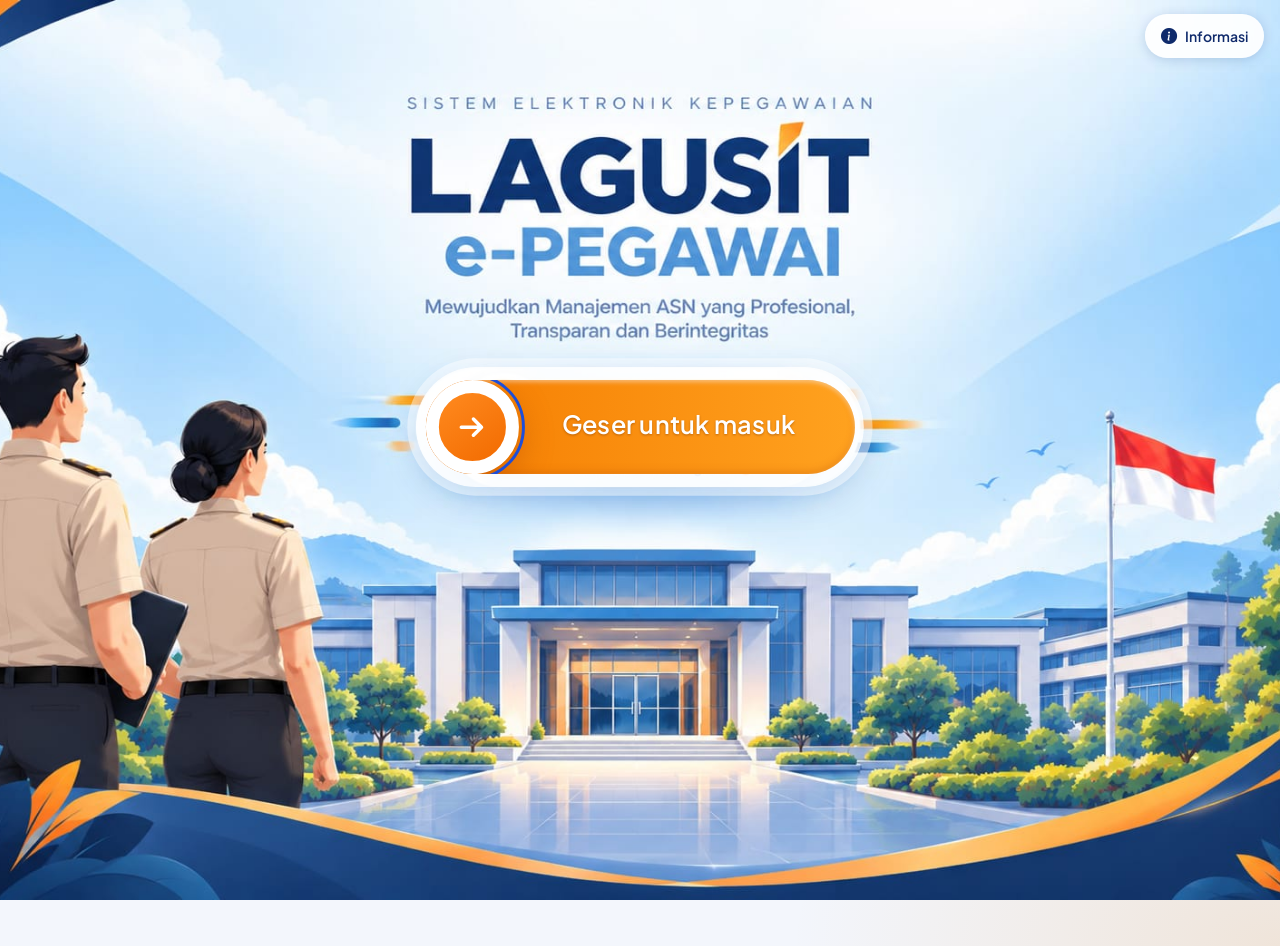
==== index.html @ 9b035282 "Tahap 17 lebih cepat" ====
<!DOCTYPE html>
<html lang="id" data-theme="light" data-bs-theme="light">
<head>
<meta charset="UTF-8">
<meta name="viewport" content="width=device-width, initial-scale=1">
<title>LAGUSIT e-PEGAWAI</title>
<link href="https://cdn.jsdelivr.net/npm/bootstrap@5.3.3/dist/css/bootstrap.min.css" rel="stylesheet">
<link href="https://cdn.jsdelivr.net/npm/bootstrap-icons@1.11.3/font/bootstrap-icons.min.css" rel="stylesheet">
<link rel="preconnect" href="https://script.google.com"><link rel="preconnect" href="https://script.googleusercontent.com" crossorigin><link rel="preconnect" href="https://fonts.googleapis.com"><link rel="preconnect" href="https://fonts.gstatic.com" crossorigin>
<link href="https://fonts.googleapis.com/css2?family=Plus+Jakarta+Sans:wght@400;500;600;700;800&display=swap" rel="stylesheet">
<link rel="stylesheet" href="css/style.css">
<style id="tema"></style>
<link id="favicon" rel="icon" href="data:image/svg+xml,%3Csvg xmlns='http://www.w3.org/2000/svg' viewBox='0 0 24 24'%3E%3Cpath d='M12 2 4 5v6c0 5 3.4 9 8 11 4.6-2 8-6 8-11V5z' fill='%23D97706'/%3E%3C/svg%3E">
<script>
/* Penanda galat: bila ada skrip yang gagal dimuat, pesan tampil di layar agar mudah dilacak. */
(function () {
  var galat = [];
  function tampil() {
    var b = document.getElementById('diag');
    if (!b) { b = document.createElement('div'); b.id = 'diag'; b.setAttribute('role', 'alert'); b.style.cssText = 'position:fixed;left:0;right:0;bottom:0;z-index:5000;background:#7f1d1d;color:#fff;padding:10px 14px;font:13px/1.4 system-ui,sans-serif;max-height:40vh;overflow:auto'; (document.body || document.documentElement).appendChild(b); }
    b.innerHTML = '<b>Aplikasi belum termuat sempurna.</b> Kirim foto layar pesan ini ke pengembang.<br>' + galat.map(function (x) { return '&bull; ' + String(x).replace(/</g, '&lt;'); }).join('<br>');
  }
  window.addEventListener('error', function (e) { galat.push((e.message || 'Galat skrip') + (e.filename ? ' (' + String(e.filename).split('/').pop() + ':' + e.lineno + ')' : '')); tampil(); });
  window.addEventListener('load', function () {
    if (typeof GAS_URL === 'undefined' || /GANTI/.test(GAS_URL)) { galat.push('Alamat server belum diisi: buka js/config.js lalu isi GAS_URL dengan URL /exec dari Apps Script.'); tampil(); }
    var h = ['start', 'navigateTo', 'call', 'muatNotif', 'bangunNav', 'renderLogin'].filter(function (n) { return typeof window[n] !== 'function'; });
    var ada = window.MOD || [], hilang = ['Grafik', 'Loading', 'Inti', 'Apel', 'Master', 'Absen', 'Nilai', 'Kgb', 'Lapor'].filter(function (n) { return ada.indexOf(n) < 0; });
    if (hilang.length) { galat.push('Berkas belum termuat: ' + hilang.map(function (n) { return 'js/' + n.toLowerCase() + '.js'; }).join(', ') + '. Tempel ulang isi berkas tersebut secara utuh lalu simpan.'); tampil(); }
    if (h.length) { galat.push('Fungsi tidak ditemukan: ' + h.join(', ') + '. Periksa folder js/: semua berkas harus ada dan utuh.'); tampil(); }
  });
})();
</script>
</head>
<body class="guest">
<div id="prog" aria-hidden="true"><i></i></div>
<div id="boot" class="boot"><div class="spinner-border" role="status"></div><p>Memuat aplikasi...</p></div>
<aside id="sidebar" class="sidebar" aria-label="Menu utama">
  <div class="brand"><img id="brandLogo" alt="" hidden><span class="mark" id="brandMark">LG</span><div class="brand-t"><strong id="brandName">LAGUSIT e-PEGAWAI</strong><small id="brandSub">Sistem Elektronik Kepegawaian</small></div></div>
  <nav id="nav"></nav>
  <div class="side-foot"><b id="sideIns">Lapas Gunungsitoli</b><span id="sideMotto"></span></div>
  <button class="nav-item logout" onclick="doLogoutUI()"><i class="bi bi-box-arrow-left"></i><span>Keluar</span></button>
</aside>
<div id="scrim" class="scrim" onclick="toggleSidebar()"></div>
<div class="main">
  <header class="topbar">
    <span class="av" id="userAv"><i class="bi bi-person-fill"></i></span>
    <div class="tb-text"><small id="tbKecil">Selamat Datang,</small><h1 id="pageTitle">Dashboard</h1><small id="userRole" class="tb-role"></small></div>
    <span id="userName" hidden></span>
    <div class="m-brand"><span class="lg" id="mLogo">LG</span><span class="mt"><small id="mIns">Lapas Gunungsitoli</small><b id="mName">LAGUSIT e-PEGAWAI</b></span></div>
    <div class="search-wrap"><i class="bi bi-search" aria-hidden="true"></i><input id="gs" class="search" placeholder="Cari menu, fitur, atau pegawai..." aria-label="Cari menu atau pegawai" autocomplete="off" role="combobox" aria-expanded="false" aria-controls="gsr" oninput="cariUI(this.value)" onfocus="cariUI(this.value)" onkeydown="cariKey(event)"><div id="gsr" class="gsr" role="listbox" hidden></div></div>
    <div class="d-flex align-items-center gap-2 tb-act">
      <button class="icon-btn position-relative" onclick="bukaNotif()" aria-label="Pengingat"><i class="bi bi-bell"></i><span id="nb" class="nbadge" hidden></span></button>
      <button class="icon-btn" onclick="toggleTheme()" aria-label="Ganti mode gelap atau terang"><i class="bi bi-moon-stars"></i></button>
    </div>
  </header>
  <main id="app-container" class="content"></main>
</div>
<nav id="bnav" class="bnav" aria-label="Menu bawah"></nav>
<div class="modal fade" id="mdl" tabindex="-1" aria-hidden="true">
  <div class="modal-dialog modal-dialog-centered modal-lg modal-dialog-scrollable modal-fullscreen-sm-down"><div class="modal-content">
    <div class="modal-header"><h2 class="modal-title h5" id="mdlT"></h2><button class="btn-close" data-bs-dismiss="modal" aria-label="Tutup"></button></div>
    <div class="modal-body" id="mdlB"></div>
  </div></div>
</div>
<div id="toasts" class="toast-container position-fixed bottom-0 end-0 p-3"></div>
<script src="https://cdn.jsdelivr.net/npm/bootstrap@5.3.3/dist/js/bootstrap.bundle.min.js"></script>
<script src="js/config.js"></script>
<script src="js/app.js"></script>
<script src="js/grafik.js"></script>
<script src="js/loading.js"></script>
<script src="js/inti.js"></script>
<script src="js/apel.js"></script>
<script src="js/master.js"></script>
<script src="js/absen.js"></script>
<script src="js/nilai.js"></script>
<script src="js/kgb.js"></script>
<script src="js/lapor.js"></script>
</body>
</html>
---- css/style.css ----
/* LAGUSIT e-PEGAWAI · Tahap 16: sidebar navy, banner bergambar, kartu lembut, grafik SVG ringan. Semua warna lewat variabel agar bisa diatur Super Admin. */
:root{--prim-s:#2563EB;--bg:#F3F6FC;--card:#fff;--text:#0B1B3A;--muted:#566784;--line:#E3E9F4;--navy:#0B2A6B;--navy2:#143A8C;--primer:#2563EB;--primer-d:color-mix(in srgb,var(--primer) 80%,#000);--primer-t:color-mix(in srgb,var(--primer) 10%,transparent);--link:var(--primer-d);--gold:#D97706;--goldd:#B45309;--amber:#F59E0B;--amber-l:#FBBF24;--btn:var(--primer);--btn-t:#fff;--btn-h:var(--primer-d);--gold-t:var(--goldd);--ok:#15803D;--bad:#DC2626;--shadow:0 1px 2px rgba(15,35,90,.04),0 10px 26px -14px rgba(15,35,90,.16);--r:12px;--rc:18px;--font:'Plus Jakarta Sans',Inter,system-ui,-apple-system,'Segoe UI',Roboto,'Helvetica Neue',Arial,sans-serif}
[data-theme=dark]{--primer:#5B93FF;--bg:#0A1226;--card:#111C36;--text:#E6ECFA;--muted:#9DB0D0;--line:#22304F;--btn:#5B93FF;--btn-t:#06122E;--btn-h:#86AEFF;--link:#8DB4FF;--primer-t:color-mix(in srgb,#5B93FF 16%,transparent);--gold-t:var(--amber-l);--ok:#86EFAC;--shadow:0 1px 2px rgba(0,0,0,.4),0 12px 30px -16px rgba(0,0,0,.7)}
:root,[data-bs-theme]{--bs-body-bg:var(--card);--bs-body-color:var(--text);--bs-border-color:var(--line);--bs-secondary-color:var(--muted);--bs-body-font-family:var(--font)}
body{font-family:var(--font);background:var(--bg);color:var(--text);font-size:14px;line-height:1.5;margin:0;-webkit-font-smoothing:antialiased;text-rendering:optimizeLegibility}
h1,h2,h3,h4,h5,h6,.h1,.h2,.h3,.h4,.h5,.h6{font-family:var(--font);letter-spacing:-.015em;font-weight:700}
a{color:var(--link)}:focus-visible{outline:2px solid var(--primer);outline-offset:2px}
.boot{position:fixed;inset:0;z-index:3000;background:var(--bg);display:flex;flex-direction:column;align-items:center;justify-content:center;gap:12px}
/* ── Sidebar ── */
.sidebar{position:fixed;inset:0 auto 0 0;width:272px;background:radial-gradient(130% 55% at 0 0,color-mix(in srgb,var(--primer) 42%,transparent),transparent 62%),radial-gradient(90% 38% at 0 100%,color-mix(in srgb,var(--gold) 34%,transparent),transparent 72%),linear-gradient(180deg,var(--navy),color-mix(in srgb,var(--navy) 70%,#000));color:#fff;display:flex;flex-direction:column;padding:22px 14px 16px;z-index:1040;transition:transform .25s;overflow-y:auto;overscroll-behavior:contain}
.brand,.sidebar nav,.logout,.side-foot{flex-shrink:0}.sidebar::-webkit-scrollbar{width:6px}.sidebar::-webkit-scrollbar-thumb{background:rgba(255,255,255,.2);border-radius:3px}
.brand{display:flex;flex-direction:row;align-items:center;gap:12px;padding:0 10px 22px}.brand-t{display:flex;flex-direction:column;min-width:0}.brand strong{font-size:17px;font-weight:800;letter-spacing:-.02em;line-height:1.15;overflow-wrap:anywhere}.brand small{color:rgba(255,255,255,.66);font-size:11.5px;line-height:1.3;margin-top:2px}
.mark{width:42px;height:42px;border-radius:13px;background:linear-gradient(145deg,var(--amber-l),var(--gold));color:#fff;display:grid;place-items:center;font-weight:800;font-size:15px;flex-shrink:0;box-shadow:0 8px 18px -8px rgba(0,0,0,.5)}
.sidebar nav{display:flex;flex-direction:column;gap:5px}
.nav-item{display:flex;align-items:center;gap:13px;width:100%;min-height:46px;padding:0 14px;border:0;border-radius:14px;background:none;color:rgba(255,255,255,.78);font:inherit;font-weight:600;text-align:left;transition:background .15s,color .15s}
.nav-item i{font-size:19px;width:22px;text-align:center;opacity:.92}
.nav-item:hover{background:rgba(255,255,255,.09);color:#fff}
.nav-item.active{background:linear-gradient(135deg,var(--prim-s),color-mix(in srgb,var(--prim-s) 62%,#8DBBFF));color:#fff;box-shadow:0 10px 22px -10px color-mix(in srgb,var(--prim-s) 80%,#000)}
.side-foot{margin:auto 4px 10px;padding:14px;border-radius:16px;background:rgba(255,255,255,.08);border:1px solid rgba(255,255,255,.12);font-size:12px;line-height:1.45;color:rgba(255,255,255,.78)}.side-foot b{display:block;color:#fff;font-size:13px;margin-bottom:2px}
.nav-item.logout{margin-top:0;color:#FFC2C2}.nav-item.logout:hover{background:rgba(255,80,80,.16);color:#fff}
.main{margin-left:272px;min-height:100vh}
/* ── Topbar ── */
.topbar{position:sticky;top:0;z-index:1030;display:flex;align-items:center;gap:14px;padding:16px 28px;background:color-mix(in srgb,var(--bg) 86%,transparent);-webkit-backdrop-filter:blur(10px);backdrop-filter:blur(10px)}
.av{width:54px;height:54px;border-radius:17px;background:linear-gradient(145deg,var(--prim-s),var(--navy));color:#fff;display:grid;place-items:center;overflow:hidden;flex-shrink:0;font-size:22px;box-shadow:var(--shadow)}.av img{width:100%;height:100%;object-fit:cover}
.tb-text{display:flex;flex-direction:column;min-width:0;line-height:1.25}.tb-text small{color:var(--muted);font-size:12.5px;font-weight:500}.tb-text h1{font-size:19px;font-weight:800;margin:0;letter-spacing:-.025em;overflow:hidden;text-overflow:ellipsis;white-space:nowrap}.tb-text .tb-role{font-size:12px}
.m-brand{display:none}
.search-wrap{position:relative;flex:1;max-width:500px;margin-left:auto}.search-wrap>i{position:absolute;left:16px;top:50%;transform:translateY(-50%);color:var(--muted);font-size:16px;pointer-events:none}
.search{width:100%;min-height:48px;border:1px solid var(--line);border-radius:999px;padding:0 18px 0 44px;background:var(--card);color:var(--text);box-shadow:var(--shadow)}.search::placeholder{color:var(--muted)}.search:focus{border-color:var(--primer);outline:0;box-shadow:0 0 0 4px color-mix(in srgb,var(--primer) 18%,transparent)}
.gsr{position:absolute;left:0;right:0;top:calc(100% + 8px);background:var(--card);border:1px solid var(--line);border-radius:16px;box-shadow:0 20px 40px -16px rgba(10,30,80,.35);padding:6px;z-index:1100;max-height:60vh;overflow:auto}
.gsr button{display:flex;align-items:center;gap:12px;width:100%;min-height:46px;padding:0 12px;border:0;border-radius:12px;background:none;color:var(--text);font:inherit;font-weight:600;text-align:left}.gsr button:hover,.gsr button.sel{background:var(--primer-t)}.gsr i{width:22px;text-align:center;color:var(--link);font-size:17px}.gsr small{margin-left:auto;color:var(--muted);font-weight:500}.gsr .kosong{padding:14px;color:var(--muted)}
.icon-btn{width:48px;height:48px;border:1px solid var(--line);border-radius:50%;background:var(--card);color:var(--text);font-size:19px;box-shadow:var(--shadow);display:grid;place-items:center;transition:transform .15s}.icon-btn:hover{transform:translateY(-1px);border-color:var(--primer)}
.content{padding:6px 28px 40px}
.card-x{background:var(--card);border-radius:var(--rc);box-shadow:var(--shadow);padding:20px;border:1px solid var(--line)}
.hero{background:linear-gradient(120deg,var(--navy),color-mix(in srgb,var(--navy) 50%,var(--prim-s)));color:#fff;border-radius:20px;padding:24px;margin-bottom:20px;display:flex;flex-wrap:wrap;gap:12px;align-items:center;justify-content:space-between}
.hero h2{font-size:26px;font-weight:800;letter-spacing:-.025em;margin:0}.hero p{margin:4px 0 0;color:#CBD5E1}
.chip{background:rgba(255,255,255,.16);color:#fff;padding:4px 12px;border-radius:999px;font-weight:600;font-size:13px}
.eyebrow{color:var(--amber-l);font-size:12px;font-weight:700;letter-spacing:.09em;text-transform:uppercase;margin:0 0 6px}
/* ── Kartu angka ── */
.stat{position:relative;overflow:hidden;height:100%;--tc:#2563EB}
.stat-ic{position:absolute;top:16px;right:16px;width:46px;height:46px;border-radius:14px;display:grid;place-items:center;font-size:22px;background:color-mix(in srgb,var(--tc) 13%,transparent);color:var(--tc)}
[data-theme=dark] .stat-ic,[data-theme=dark] .ti{color:color-mix(in srgb,var(--tc) 62%,#fff)}
.t-navy{--tc:#2563EB}.t-amber{--tc:#EA7A0C}.t-red{--tc:#E11D48}.t-blue{--tc:#0891B2}.t-green{--tc:#16A34A}.t-purple{--tc:#7C3AED}
.stat-v{font-size:32px;font-weight:800;line-height:1.15;letter-spacing:-.03em;margin-top:6px;font-variant-numeric:tabular-nums}
.stat .sub{font-size:12.5px;font-weight:600;color:var(--muted)}
.muted{color:var(--muted)}
.todo{display:flex;align-items:center;gap:12px;padding:12px;border-radius:14px;background:var(--bg);margin-bottom:8px}
.todo>i{font-size:19px;color:var(--link);width:38px;height:38px;border-radius:12px;background:var(--primer-t);display:grid;place-items:center;flex-shrink:0}.todo div{flex:1;min-width:0}.todo small{display:block;color:var(--muted)}
.lbl{display:block;font-weight:600;margin-bottom:4px}
.form-control,.form-select{min-height:46px;background:var(--card);color:var(--text);border-radius:12px;border-color:var(--line)}
.form-control:focus,.form-select:focus{border-color:var(--primer);box-shadow:0 0 0 .2rem color-mix(in srgb,var(--primer) 24%,transparent)}
.btn-x,.btn-o{display:inline-flex;align-items:center;justify-content:center;gap:6px;min-height:44px;padding:0 18px;border-radius:12px;font-weight:600;border:1px solid var(--btn);cursor:pointer;transition:transform .12s,background .15s,box-shadow .15s}
.btn-x{background:var(--btn);color:var(--btn-t);box-shadow:0 8px 18px -10px color-mix(in srgb,var(--btn) 85%,#000)}.btn-x:hover{background:var(--btn-h);border-color:var(--btn-h);color:var(--btn-t)}.btn-x:active{transform:scale(.98)}.btn-x:disabled{opacity:.7}
.btn-o{background:none;color:var(--text);border-color:var(--line)}.btn-o:hover{border-color:var(--primer);color:var(--link)}.btn-o.danger{color:#B91C1C}[data-theme=dark] .btn-o.danger{color:#FCA5A5}
.badge-x{display:inline-block;padding:2px 10px;border-radius:999px;font-size:12px;font-weight:600;border:1px solid var(--line)}
.badge-x.ok{background:rgba(22,101,52,.12);color:#166534}.badge-x.wait{background:color-mix(in srgb,var(--gold) 14%,transparent);color:var(--gold-t)}.badge-x.off{background:var(--bg);color:var(--muted)}[data-theme=dark] .badge-x.ok{color:#86EFAC}
.toolbar{display:flex;flex-wrap:wrap;align-items:center;gap:12px;margin-bottom:16px}.toolbar .form-control{max-width:320px}.toolbar .form-select{max-width:180px}
.chk{display:inline-flex;align-items:center;gap:8px;min-height:44px}
.table{--bs-table-color:var(--text);--bs-table-bg:transparent;--bs-table-border-color:var(--line);margin:0}.table thead{--bs-table-bg:color-mix(in srgb,var(--primer) 6%,var(--card))}.table th{font-weight:700;white-space:nowrap;font-size:12px;color:var(--muted);text-transform:uppercase;letter-spacing:.04em}.table thead th:first-child{border-radius:10px 0 0 10px}.table thead th:last-child{border-radius:0 10px 10px 0}
.table-wrap{overflow-x:auto}.nw{white-space:nowrap}
.auth{min-height:100vh;display:grid;place-items:center;padding:16px}.auth-card{width:100%;max-width:430px;border-radius:24px;padding:28px}
.auth-brand{color:var(--link);font-weight:800;letter-spacing:.02em;margin-bottom:8px}
.dl{display:grid;grid-template-columns:160px 1fr;gap:8px 16px;margin:0}.dl dt{color:var(--muted);font-weight:500}.dl dd{margin:0}
.scrim{display:none;position:fixed;inset:0;background:rgba(6,14,40,.55);z-index:1035}
.bnav{display:none}
body.guest .sidebar,body.guest .topbar,body.guest .bnav{display:none}body.guest .main{margin-left:0}
body.guest{background:radial-gradient(900px 500px at 10% -10%,color-mix(in srgb,var(--primer) 16%,transparent),transparent 70%),radial-gradient(700px 420px at 100% 100%,color-mix(in srgb,var(--gold) 14%,transparent),transparent 70%),var(--bg)}
@media(max-width:991.98px){
 .sidebar{transform:translateX(-100%)}.sidebar.open{transform:none;box-shadow:0 0 50px rgba(0,0,0,.5)}.scrim.show{display:block}.main{margin-left:0}
 .topbar{padding:10px 14px;background:var(--card);border-bottom:1px solid var(--line);-webkit-backdrop-filter:none;backdrop-filter:none;gap:10px}
 .topbar .av{order:9;width:40px;height:40px;border-radius:13px;font-size:18px;box-shadow:none}.tb-text{display:none}.search-wrap{display:none}
 .m-brand{display:flex;align-items:center;gap:10px;font-weight:800;line-height:1.15;min-width:0;flex:1}.m-brand .mt{display:flex;flex-direction:column;min-width:0}.m-brand small{color:var(--muted);font-size:11px;font-weight:500}.m-brand b{overflow:hidden;text-overflow:ellipsis;white-space:nowrap;font-size:15px;letter-spacing:-.02em}
 .lg{width:40px;height:40px;border-radius:12px;background:linear-gradient(145deg,var(--amber-l),var(--gold));color:#fff;display:grid;place-items:center;font-weight:800;overflow:hidden;flex-shrink:0}.lg img{width:100%;height:100%;object-fit:contain;background:#fff}
 .icon-btn{width:42px;height:42px;font-size:18px;box-shadow:none;margin-left:0}
 .content{padding:14px 14px 112px}.dl{grid-template-columns:1fr}.hero h2{font-size:20px}
 .bnav{display:flex;position:fixed;left:10px;right:10px;bottom:calc(10px + env(safe-area-inset-bottom));z-index:1030;background:var(--card);border:1px solid var(--line);border-radius:22px;padding:6px;box-shadow:0 14px 34px -12px rgba(10,30,90,.4)}
 .bnav button{flex:1;min-height:54px;border:0;border-radius:16px;background:none;color:var(--muted);display:flex;flex-direction:column;align-items:center;justify-content:center;gap:2px;font:inherit;font-size:10.5px;font-weight:600;transition:background .15s,color .15s}.bnav button i{font-size:21px;line-height:1}.bnav button.active{color:var(--link);background:var(--primer-t)}
}
@media(prefers-reduced-motion:reduce){*{transition:none!important;animation:none!important}}
.nbadge{position:absolute;top:2px;right:0;min-width:19px;height:19px;border-radius:10px;background:var(--bad);color:#fff;font-size:11px;font-weight:700;display:grid;place-items:center;padding:0 5px;border:2px solid var(--card)}
.badge-x.danger{background:rgba(185,28,28,.12);color:#B91C1C}[data-theme=dark] .badge-x.danger{color:#FCA5A5}
.kal{display:grid;grid-template-columns:repeat(7,1fr);gap:4px}.kh{text-align:center;font-weight:600;font-size:12px;color:var(--muted);padding:4px 0}
.kd{min-height:62px;border:1px solid var(--line);border-radius:10px;background:var(--card);color:var(--text);padding:4px 6px;text-align:left;display:flex;flex-direction:column;gap:4px}
.kd:hover{border-color:var(--primer)}.kd.now b{color:var(--link)}.kd.sel{outline:2px solid var(--primer)}.kdots{display:flex;gap:3px;flex-wrap:wrap}.kdot{width:8px;height:8px;border-radius:50%;display:inline-block}
.k-a{background:var(--gold)}.k-p{background:var(--navy)}[data-theme=dark] .k-p{background:#E2E8F0}.k-k{background:#B91C1C}.k-n{background:#1D4ED8}
@media(max-width:575.98px){.kd{min-height:48px;padding:2px 4px}}
@media print{.sidebar,.topbar,.bnav,.scrim,.no-print,.toast-container,#prog{display:none!important}.main{margin:0}.content{padding:0}body{background:#fff;color:#000}.card-x{box-shadow:none;border:0}}
.fgrid{display:grid;grid-template-columns:repeat(auto-fill,minmax(130px,1fr));gap:10px}.ft img{width:100%;height:100px;object-fit:cover;border-radius:8px;background:var(--bg);cursor:pointer;display:block}.ft small{display:block;line-height:1.3}
.mx{display:grid;grid-template-columns:120px repeat(7,1fr);gap:4px;align-items:center;min-width:560px}.mx .c{text-align:center;font-size:12px;border-radius:6px;padding:4px 2px;background:var(--bg)}.mx .ok{background:rgba(22,101,52,.14);color:#166534}.mx .wt{background:rgba(217,119,6,.2);color:var(--gold-t)}
.bar{height:8px;border-radius:4px;background:var(--line);overflow:hidden}.bar>i{display:block;height:100%;background:var(--gold)}
.sk{height:90px;border-radius:12px;background:linear-gradient(90deg,var(--line) 25%,var(--bg) 50%,var(--line) 75%);background-size:200% 100%;animation:skm 1.2s infinite}@keyframes skm{to{background-position:-200% 0}}
.print-only{display:none}.kop{text-align:center;border-bottom:3px double #000;padding-bottom:8px;margin-bottom:12px}
@media print{.print-only{display:block}.table{font-size:11px}}
@media(max-width:575.98px){.toolbar>*{flex:1 1 100%}.toolbar .form-control,.toolbar .form-select{max-width:100%}.hero{padding:16px}.card-x{padding:14px}.stat-v{font-size:28px}}

/* Daftar kehadiran apel: kartu per pegawai dengan tombol status besar (nyaman di HP) */
.ug{margin-bottom:14px}.uh{display:flex;align-items:center;gap:10px;padding:8px 2px;position:sticky;top:60px;background:var(--card);z-index:5;border-bottom:1px solid var(--line)}.uh b{flex:1}
.btn-o.sm{min-height:36px;padding:0 12px;font-size:13px}
.rr{display:grid;grid-template-columns:minmax(0,1fr) auto;gap:8px 12px;align-items:center;padding:10px 4px;border-bottom:1px solid var(--line)}
.rn{display:grid;min-width:0}.rn b{overflow:hidden;text-overflow:ellipsis}.rn small{color:var(--muted)}
.chs{display:flex;gap:6px;flex-wrap:wrap;justify-content:flex-end}
.ch{min-height:40px;min-width:48px;padding:0 10px;border:1px solid var(--line);border-radius:10px;background:var(--card);color:var(--text);font:inherit;font-size:13px;font-weight:500;cursor:pointer;touch-action:manipulation}
.ch.on.c-h{background:#166534;color:#fff;border-color:#166534}.ch.on.c-t{background:#B45309;color:#fff;border-color:#B45309}.ch.on.c-i,.ch.on.c-s{background:#1D4ED8;color:#fff;border-color:#1D4ED8}.ch.on.c-d{background:#6D28D9;color:#fff;border-color:#6D28D9}.ch.on.c-x{background:#B91C1C;color:#fff;border-color:#B91C1C}
.ch:disabled{opacity:.75;cursor:default}
.ket{grid-column:1/-1;min-height:40px}
.rsum{display:flex;flex-wrap:wrap;gap:6px}.rsum span{padding:2px 10px;border-radius:999px;font-size:12px;font-weight:600;background:var(--bg);border:1px solid var(--line)}
.aksi-bar{display:flex;flex-wrap:wrap;gap:8px;justify-content:flex-end;position:sticky;bottom:0;background:var(--card);padding:10px 0;margin-top:12px;border-top:1px solid var(--line);z-index:6}
button,a,.ch{-webkit-tap-highlight-color:transparent}
html{-webkit-text-size-adjust:100%}
@media(max-width:991.98px){.aksi-bar{bottom:calc(64px + env(safe-area-inset-bottom))}.uh{top:52px}}
/* Penyempurnaan tampilan HP */
@media(max-width:575.98px){
 .content{padding:12px 12px 96px}.card-x{padding:14px;border-radius:14px}.hero{padding:14px}.hero h2{font-size:18px}
 .stat-v{font-size:26px;line-height:32px}.stat-ic{width:36px;height:36px;font-size:18px;top:12px;right:12px}
 .form-control,.form-select{font-size:16px;min-height:46px}.btn-x,.btn-o{min-height:46px}.modal-body{padding:14px}
 .rr{grid-template-columns:1fr}.chs{display:grid;grid-template-columns:repeat(3,1fr);justify-content:stretch}.ch{min-height:46px}
 .aksi-bar .btn-x,.aksi-bar .btn-o{flex:1 1 100%}.todo{flex-wrap:wrap}.todo>button{flex:1 1 100%}
 .bnav button{font-size:10.5px}.bnav button i{font-size:22px}.sub{font-size:1.1em}
 table.tc{display:block}table.tc thead{display:none}table.tc tbody{display:grid;gap:10px}
 table.tc tr{display:block;border:1px solid var(--line);border-radius:12px;padding:6px 12px;background:var(--card)}
 table.tc td{display:flex;justify-content:space-between;align-items:center;gap:12px;padding:7px 0;border:0;text-align:right;white-space:normal}
 table.tc td::before{content:attr(data-l);flex:0 0 38%;text-align:left;font-weight:600;color:var(--muted);font-size:12px}
 table.tc td[data-l=""]::before,table.tc td:not([data-l])::before{content:none}
 table.tc td[data-l=""],table.tc td:not([data-l]){justify-content:flex-end;flex-wrap:wrap}
}

/* ── Merek, logo, tampilan yang dapat diatur ── */
.brand{flex-direction:row;align-items:center;gap:10px}.brand-t{display:flex;flex-direction:column;min-width:0}.brand strong{overflow-wrap:anywhere;line-height:1.2}
.brand img{width:40px;height:40px;border-radius:8px;object-fit:contain;background:#fff;flex-shrink:0}
.auth-logo{width:56px;height:56px;border-radius:12px;object-fit:contain;display:block;margin:0 0 8px;background:#fff}
@media(max-width:991.98px){#mName{font-size:14px}}
/* ── Master Data: tab pengaturan ── */
.mtabs{display:flex;gap:6px;overflow-x:auto;padding:2px 2px 10px;margin-bottom:6px;scrollbar-width:thin;-webkit-overflow-scrolling:touch}
.mtab{flex:0 0 auto;display:inline-flex;align-items:center;gap:8px;min-height:44px;padding:0 14px;border:1px solid var(--line);border-radius:999px;background:var(--card);color:var(--text);font:inherit;font-weight:500;cursor:pointer}
.mtab:hover{border-color:var(--gold)}.mtab.on{background:var(--navy);color:#fff;border-color:var(--navy)}[data-theme=dark] .mtab.on{background:var(--amber);color:#0F172A;border-color:var(--amber)}
.mtab .cnt{min-width:20px;height:20px;border-radius:10px;background:var(--gold);color:#fff;font-size:11px;font-weight:600;display:grid;place-items:center;padding:0 5px}
.sec{margin-bottom:16px}.sec>h3{margin-bottom:4px}.sec .hint{color:var(--muted);font-size:13px;margin-bottom:12px}
.rowb{display:flex;flex-wrap:wrap;align-items:center;gap:8px}.rowb>.grow{flex:1 1 220px;min-width:0}
/* ── Pasfoto, kelengkapan profil ── */
.prof-head{display:flex;gap:20px;flex-wrap:wrap;align-items:flex-start}.prof-head>.pd{flex:1 1 280px;min-width:0}
.pasfoto{width:120px;aspect-ratio:3/4;border-radius:12px;background:var(--bg);border:1px solid var(--line);display:grid;place-items:center;color:var(--muted);font-size:44px;overflow:hidden;flex-shrink:0}
.pasfoto img{width:100%;height:100%;object-fit:cover;display:block}
.kelengkapan{margin:10px 0}.kelengkapan .bar{height:10px}
.cek{display:flex;flex-wrap:wrap;gap:6px;margin-top:8px}.cek span{font-size:12px;padding:2px 10px;border-radius:999px;border:1px solid var(--line)}.cek .y{color:#166534;background:rgba(22,101,52,.1)}[data-theme=dark] .cek .y{color:#86EFAC}.cek .n{color:var(--muted)}
/* ── Pengaturan tampilan ── */
.tema-grid{display:grid;grid-template-columns:repeat(auto-fit,minmax(220px,1fr));gap:14px}
.color-in{display:flex;gap:8px;align-items:center}.color-in input[type=color]{width:52px;min-height:44px;height:44px;padding:2px;border:1px solid var(--line);border-radius:8px;background:var(--card);cursor:pointer;flex-shrink:0}
.prev{border:1px solid var(--line);border-radius:12px;overflow:hidden}.pv-top{display:flex;align-items:center;gap:10px;padding:12px 14px;color:#fff}.pv-top img{width:40px;height:40px;border-radius:8px;object-fit:contain;background:#fff}.pv-top b{display:block;line-height:1.2}.pv-top small{opacity:.8}
.pv-body{padding:14px}.pv-btn{display:inline-block;padding:8px 14px;border-radius:8px;color:#fff;font-weight:500}
.logo-box{width:96px;height:96px;border:1px dashed var(--line);border-radius:12px;display:grid;place-items:center;background:#fff;overflow:hidden;flex-shrink:0}.logo-box img{max-width:100%;max-height:100%;object-fit:contain}
/* ── Keterangan kehadiran apel ── */
.ketbar{grid-column:1/-1;display:grid;grid-template-columns:minmax(0,1fr) minmax(0,1.3fr);gap:8px}
.ketbar select,.ketbar input{min-height:40px}
.sbadge{display:inline-flex;align-self:flex-start;width:fit-content;align-items:center;gap:4px;font-size:11px;font-weight:600;padding:1px 8px;border-radius:999px;background:color-mix(in srgb,var(--gold) 16%,transparent);color:var(--gold-t);margin-left:6px;vertical-align:middle}
.rr.terkunci{background:color-mix(in srgb,var(--gold) 6%,transparent)}
@media(max-width:575.98px){.ketbar{grid-template-columns:1fr}.pasfoto{width:96px;font-size:36px}}
@media print{.mtabs,.no-print{display:none!important}.pasfoto{border:1px solid #999}}

/* ── Gerbang depan: gambar penuh + tombol geser ── */
#gerbang{--r:1.598;--vh:100vh;--W:max(100vw,calc(var(--vh) * var(--r)));--H:max(var(--vh),calc(100vw / var(--r)));position:fixed;inset:0;z-index:1040;background:#cfe6fb;overflow:hidden;transition:opacity .45s ease,transform .45s ease}
@supports (height:100dvh){#gerbang{--vh:100dvh}}
@media (max-aspect-ratio:1/1){#gerbang{--r:.5628}}
#gerbang.keluar{opacity:0;transform:scale(1.04);pointer-events:none}
#gerbang .stage{position:absolute;left:50%;top:50%;width:var(--W);height:var(--H);transform:translate(-50%,-50%);font-size:calc(var(--W) / 100)}
#gerbang .stage img{width:100%;height:100%;display:block;user-select:none;-webkit-user-drag:none}
.swipe{position:absolute;left:34.4%;top:40.8%;width:31.2%;height:13.3%;border-radius:999px;background:rgba(255,255,255,.88);box-shadow:0 0 0 .6em rgba(255,255,255,.45),0 .8em 2.4em rgba(30,64,140,.18)}
@media (max-aspect-ratio:1/1){.swipe{left:13%;width:74%;height:max(8.2%,68px);top:calc(45% - max(4.1%,34px))}#gerbang .stage{font-size:calc(var(--W) / 52)}}
.trk{--pad:0px;position:absolute;inset:11% 2.2%;border-radius:999px;background:linear-gradient(90deg,#F57C00,#FFA21F);overflow:hidden;box-shadow:inset 0 -.2em .5em rgba(180,70,0,.25),inset 0 .15em .3em rgba(255,255,255,.45)}
.trk .fill{position:absolute;left:0;top:0;bottom:0;width:0;background:linear-gradient(90deg,#EA6A00,#F58A12);border-radius:999px;transition:width .25s}
.trk .lbl{position:absolute;inset:0;display:grid;place-items:center;padding-left:18%;color:transparent;font-weight:600;font-size:max(15px,1.75em);letter-spacing:.01em;white-space:nowrap;pointer-events:none;background:linear-gradient(100deg,#fff 42%,#FFE3B0 50%,#fff 58%) 0 0/250% 100% repeat-x;-webkit-background-clip:text;background-clip:text;filter:drop-shadow(0 1px 1px rgba(120,50,0,.45));animation:kilau 2.6s linear infinite}
.trk .hdl{position:absolute;left:0;top:0;bottom:0;aspect-ratio:1;border-radius:50%;border:max(3px,.35em) solid #fff;background:linear-gradient(145deg,#FF8A1F,#F26B00);color:#fff;display:grid;place-items:center;font-size:max(20px,2.6em);padding:0;cursor:grab;touch-action:none;box-shadow:0 .3em .9em rgba(160,60,0,.4);transition:transform .25s}
.trk .hdl:focus-visible{outline:3px solid #1D4ED8;outline-offset:3px}
.trk.drag .hdl,.trk.drag .fill{transition:none;cursor:grabbing}
.trk .hdl svg{width:48%;height:48%;animation:dorong 1.8s ease-in-out infinite}
@keyframes dorong{0%,55%,100%{transform:translateX(0)}75%{transform:translateX(18%)}}
@keyframes kilau{from{background-position:150% 0}to{background-position:-100% 0}}
.g-info{position:fixed;top:max(14px,env(safe-area-inset-top));right:max(16px,env(safe-area-inset-right));z-index:2;display:inline-flex;align-items:center;gap:8px;min-height:44px;padding:0 16px;border:0;border-radius:999px;background:rgba(255,255,255,.92);color:#0F2A6B;font:inherit;font-weight:600;box-shadow:0 2px 12px rgba(30,64,140,.2);cursor:pointer;backdrop-filter:blur(6px)}
.g-info i{color:#0F2A6B;font-size:1.15em}.g-info:hover{background:#fff}.g-info:focus-visible{outline:3px solid #1D4ED8;outline-offset:2px}
.info-isi{max-height:70vh;overflow:auto;line-height:1.6}.info-h{font-size:1rem;font-weight:700;margin:1.1rem 0 .35rem;color:var(--navy)}.info-h:first-child{margin-top:0}.info-isi p{margin:0 0 .6rem}.info-ul{padding-left:1.2rem;margin:0 0 .6rem}.info-ul li{margin-bottom:.25rem}
@media (prefers-reduced-motion:reduce){#gerbang,.trk .hdl,.trk .fill{transition:none}.trk .lbl,.trk .hdl svg{animation:none}}

/* ═══ Tahap 16 · penyesuaian komponen lama ke gaya baru ═══ */
.mtab{border-radius:999px;font-weight:600}.mtab:hover{border-color:var(--primer)}.mtab.on,[data-theme=dark] .mtab.on{background:var(--btn);color:var(--btn-t);border-color:var(--btn)}.mtab .cnt{background:var(--bad)}
.bar{height:9px;border-radius:5px}.bar>i{background:linear-gradient(90deg,var(--primer),color-mix(in srgb,var(--primer) 55%,#7DD3FC));border-radius:5px}
.ch.on.c-i,.ch.on.c-s{background:#1D4ED8}
.pv-btn{border-radius:10px}
.info-h{color:var(--text)}
@media(max-width:991.98px){.aksi-bar{bottom:calc(84px + env(safe-area-inset-bottom))}.uh{top:61px}}
/* skeleton */
.sk{border-radius:18px;background:linear-gradient(90deg,color-mix(in srgb,var(--line) 70%,var(--card)) 25%,color-mix(in srgb,var(--line) 30%,var(--card)) 50%,color-mix(in srgb,var(--line) 70%,var(--card)) 75%);background-size:200% 100%;animation:skm 1.3s infinite linear}
/* bilah kemajuan dan transisi halaman */
#prog{position:fixed;left:0;top:0;height:3px;width:100%;z-index:3100;pointer-events:none;opacity:0;transition:opacity .3s}
#prog i{display:block;height:100%;width:0;background:linear-gradient(90deg,var(--prim-s),var(--amber));border-radius:0 3px 3px 0;box-shadow:0 0 10px color-mix(in srgb,var(--prim-s) 70%,transparent);transition:width .35s ease-out}
#prog.on{opacity:1}
.pg-in{animation:pgin .2s cubic-bezier(.2,.7,.2,1) both}
@keyframes pgin{from{opacity:0;transform:translateY(10px)}to{opacity:1;transform:none}}
html.lite .pg-in{animation:pgfade .18s both}@keyframes pgfade{from{opacity:0}to{opacity:1}}

/* ═══ Dashboard ═══ */
.dash{display:grid;grid-template-columns:minmax(0,1fr) 340px;gap:20px;align-items:start}
.dash>.col{display:grid;gap:20px;min-width:0}
.dash h3.jd{font-size:16px;font-weight:800;margin:0;letter-spacing:-.02em}
.sec-h{display:flex;align-items:center;gap:10px;margin-bottom:12px}.sec-h h3{flex:1}.sec-h a,.sec-h button.lnk{font-size:12.5px;font-weight:700;color:var(--link);text-decoration:none;border:0;background:none;padding:4px 0}
@media(max-width:1199.98px){
 .dash{display:flex;flex-direction:column;gap:16px;align-items:stretch}.dash>.col{display:contents}
 .o1{order:1}.o2{order:2}.o3{order:3}.o4{order:4}.o5{order:5}.o6{order:6}.o7{order:7}.o8{order:8}.o9{order:9}.o10{order:10}.o11{order:11}.o12{order:12}
}
.dash .grid2{display:grid;grid-template-columns:repeat(2,minmax(0,1fr));gap:20px}
.dash .grid4{display:grid;grid-template-columns:repeat(4,minmax(0,1fr));gap:14px}
@media(max-width:1399.98px){.dash .grid4{grid-template-columns:repeat(2,minmax(0,1fr))}}
@media(max-width:767.98px){.dash .grid2{grid-template-columns:1fr;gap:16px}.dash .grid4{gap:12px}}
@media(min-width:1200px) and (max-width:1599.98px){.dash .grid2{grid-template-columns:1fr}}
/* banner */
.hero2{position:relative;overflow:hidden;border-radius:24px;min-height:236px;color:#fff;background:linear-gradient(112deg,var(--navy) 0%,color-mix(in srgb,var(--navy) 58%,var(--prim-s)) 58%,var(--prim-s) 100%);box-shadow:var(--shadow);isolation:isolate}
.hero2 .himg{position:absolute;right:0;top:0;bottom:0;width:60%;opacity:0;transition:opacity .6s;z-index:-1}.hero2 .himg.ok{opacity:1}
.hero2 .himg img{width:100%;height:100%;object-fit:cover;object-position:left center;display:block;-webkit-mask-image:linear-gradient(90deg,transparent 0,#000 42%);mask-image:linear-gradient(90deg,transparent 0,#000 42%)}
.hero2::after{content:"";position:absolute;right:-30px;bottom:-14px;width:52%;height:34px;background:linear-gradient(90deg,transparent,var(--gold) 55%,var(--amber-l));border-radius:30px;transform:rotate(-5deg);opacity:.95;pointer-events:none}
.hbody{position:relative;padding:30px 34px 34px;max-width:58%}
.hero2 .eyebrow{margin-bottom:4px}
.hero2 h2{font-size:clamp(26px,3vw,38px);font-weight:800;letter-spacing:-.035em;line-height:1.08;margin:0 0 8px}
.hero2 .tag{font-size:clamp(15px,1.5vw,19px);font-weight:600;margin:0 0 12px;color:#fff}
.poin{display:flex;flex-wrap:wrap;gap:6px 16px;list-style:none;padding:0;margin:0 0 20px;font-size:13px;font-weight:600;color:#DCE7FF}.poin li::before{content:"";display:inline-block;width:5px;height:5px;border-radius:50%;background:var(--amber-l);margin-right:8px;vertical-align:middle}
.btn-hero{display:inline-flex;align-items:center;gap:10px;min-height:46px;padding:0 20px;border-radius:999px;background:rgba(255,255,255,.14);color:#fff;font:inherit;font-weight:700;border:1px solid rgba(255,255,255,.32);transition:background .15s,transform .15s}.btn-hero:hover{background:rgba(255,255,255,.26);transform:translateX(2px)}
.greet{display:none}
@media(max-width:991.98px){
 .greet{display:flex;align-items:center;gap:12px;padding:14px;border-radius:20px;background:var(--card);border:1px solid var(--line);box-shadow:var(--shadow)}
 .greet .av{width:52px;height:52px;order:0;border-radius:16px}.greet small{color:var(--muted);display:block;font-size:12px}.greet b{font-size:16px;font-weight:800;letter-spacing:-.02em;display:block;line-height:1.2}.greet .st{margin-left:auto}
}
@media(max-width:767.98px){
 .hero2{min-height:0;display:flex;flex-direction:column;border-radius:22px}.hbody{max-width:none;padding:22px 20px 14px}.hero2 h2{font-size:26px}
 .hero2 .himg{position:relative;width:100%;height:132px;order:2;z-index:0;margin-top:-6px}.hero2 .himg img{-webkit-mask-image:linear-gradient(180deg,transparent 0,#000 45%);mask-image:linear-gradient(180deg,transparent 0,#000 45%);object-position:center 70%}
 .hero2::after{width:70%;bottom:6px;height:22px}.poin{margin-bottom:16px}
}
/* menu cepat */
.tiles{display:grid;grid-template-columns:repeat(auto-fill,minmax(112px,1fr));gap:12px}
.tile{--tc:#2563EB;position:relative;display:flex;flex-direction:column;align-items:center;gap:10px;padding:16px 8px 13px;border:1px solid var(--line);border-radius:20px;background:var(--card);box-shadow:var(--shadow);color:var(--text);font:inherit;font-weight:700;font-size:12.5px;line-height:1.25;text-align:center;cursor:pointer;transition:transform .18s,box-shadow .18s,border-color .18s}
.tile:hover{transform:translateY(-3px);border-color:color-mix(in srgb,var(--tc) 40%,var(--line));box-shadow:0 16px 30px -16px color-mix(in srgb,var(--tc) 55%,transparent)}
.tile .ti{width:54px;height:54px;border-radius:17px;display:grid;place-items:center;font-size:25px;background:color-mix(in srgb,var(--tc) 13%,transparent);color:var(--tc)}
.tile .tb{position:absolute;top:8px;right:8px;min-width:21px;height:21px;border-radius:11px;background:var(--bad);color:#fff;font-size:11px;font-weight:700;display:grid;place-items:center;padding:0 5px}
.tn0{--tc:#2563EB}.tn1{--tc:#16A34A}.tn2{--tc:#7C3AED}.tn3{--tc:#EA7A0C}.tn4{--tc:#0891B2}.tn5{--tc:#E11D48}
@media(max-width:767.98px){.tiles{grid-template-columns:repeat(4,minmax(0,1fr));gap:8px}.tile{padding:12px 4px 10px;border-radius:18px;font-size:11px;gap:7px}.tile .ti{width:46px;height:46px;font-size:22px;border-radius:15px}.tiles .tile:nth-child(n+9){display:none}}
@media(max-width:359.98px){.tiles{grid-template-columns:repeat(3,minmax(0,1fr))}.tiles .tile:nth-child(n+7){display:none}}
/* kartu angka dan cincin */
.stat.ring-s{padding-right:84px}.stat .ring{position:absolute;top:14px;right:14px;width:62px;height:62px}
.ring circle{fill:none;stroke-width:5}.ring .rb{stroke:color-mix(in srgb,var(--tc) 16%,transparent)}.ring .rf{stroke:var(--tc);stroke-linecap:round;stroke-dasharray:var(--d) 100;animation:rgrow 1s ease-out both}@keyframes rgrow{from{stroke-dasharray:0 100}}.ring text{fill:var(--text);font-size:12px;font-weight:800;font-family:var(--font)}
@media(max-width:575.98px){.stat-v{font-size:26px}.stat.ring-s{padding-right:70px}.stat .ring{width:52px;height:52px;top:12px;right:10px}}
/* jam */
.jam{position:relative;overflow:hidden;border-radius:22px;padding:20px 22px;background:linear-gradient(155deg,color-mix(in srgb,var(--primer) 11%,var(--card)),var(--card) 70%);border:1px solid var(--line);box-shadow:var(--shadow)}
.jam::after{content:"";position:absolute;right:-30px;top:-30px;width:130px;height:130px;border-radius:50%;background:radial-gradient(circle,color-mix(in srgb,var(--gold) 26%,transparent),transparent 70%);pointer-events:none}
.jam .tgl{font-weight:700;color:var(--muted)}.jam .wkt{font-size:46px;font-weight:800;letter-spacing:-.04em;line-height:1.1;font-variant-numeric:tabular-nums;display:flex;align-items:baseline;gap:8px}.jam .wkt small{font-size:14px;font-weight:700;color:var(--link);letter-spacing:0}
.jam q{display:block;margin-top:12px;padding-left:12px;border-left:3px solid var(--gold);font-weight:600;font-size:13px;line-height:1.5;quotes:none}
@media(max-width:1199.98px){.jam{padding:16px 18px}.jam .wkt{font-size:36px}}
/* notifikasi, informasi, agenda */
.nf{display:flex;align-items:center;gap:12px;width:100%;padding:11px 2px;border:0;border-bottom:1px solid var(--line);background:none;color:var(--text);font:inherit;text-align:left}.nf:last-child{border-bottom:0}.nf:hover .nt{color:var(--link)}
.nf .ni{width:38px;height:38px;border-radius:50%;display:grid;place-items:center;font-size:17px;flex-shrink:0;background:color-mix(in srgb,var(--tc) 14%,transparent);color:var(--tc);--tc:#16A34A}
[data-theme=dark] .nf .ni{color:color-mix(in srgb,var(--tc) 60%,#fff)}
.nf .ni.danger{--tc:#E11D48}.nf .ni.warn{--tc:#EA7A0C}.nf .ni.info{--tc:#2563EB}
.nf .nt{flex:1;min-width:0}.nf .nt b{display:block;font-size:13px;font-weight:700;line-height:1.3}.nf .nt small{display:block;color:var(--muted);font-size:12px;overflow:hidden;text-overflow:ellipsis;white-space:nowrap}.nf>i.bi-chevron-right{color:var(--muted);font-size:13px}
.info-card{position:relative;display:flex;flex-direction:column;justify-content:flex-end;width:100%;min-height:158px;border:0;border-radius:20px;overflow:hidden;background:linear-gradient(135deg,var(--navy),var(--prim-s));color:#fff;text-align:left;font:inherit;cursor:pointer;padding:0;isolation:isolate;box-shadow:var(--shadow)}
.info-card .gi{position:absolute;inset:0;z-index:-1;opacity:0;transition:opacity .6s}.info-card .gi.ok{opacity:1}.info-card .gi img{width:100%;height:100%;object-fit:cover;display:block}
.info-card::before{content:"";position:absolute;inset:0;background:linear-gradient(0deg,color-mix(in srgb,var(--navy) 92%,transparent) 0,color-mix(in srgb,var(--navy) 35%,transparent) 62%,transparent);z-index:0}
.info-card .ib{position:relative;z-index:1;display:flex;align-items:flex-end;gap:12px;padding:16px 18px}.info-card b{flex:1;font-size:15px;font-weight:800;line-height:1.3;letter-spacing:-.01em}
.info-card .go{width:38px;height:38px;border-radius:50%;background:#fff;color:var(--navy);display:grid;place-items:center;font-size:17px;flex-shrink:0;transition:transform .18s}.info-card:hover .go{transform:translateX(3px)}
.ag{display:flex;gap:14px;align-items:stretch}
.ag .dt{width:64px;flex-shrink:0;border-radius:16px;background:var(--primer-t);color:var(--link);display:flex;flex-direction:column;align-items:center;justify-content:center;padding:8px 0;line-height:1.1}.ag .dt b{font-size:26px;font-weight:800;letter-spacing:-.03em}.ag .dt small{font-size:11px;font-weight:700;text-transform:uppercase;letter-spacing:.06em}
.ag .ev{flex:1;min-width:0;display:grid;gap:8px}.ag .e1{padding:9px 12px;border-radius:12px;background:var(--bg);border-left:3px solid var(--tc,var(--primer))}.ag .e1:nth-child(2n){--tc:var(--gold)}.ag .e1 b{display:block;font-size:13px;line-height:1.3}.ag .e1 small{color:var(--muted);font-size:12px}
.ket-ok{display:flex;align-items:center;gap:10px;color:var(--muted)}.ket-ok i{color:var(--ok);font-size:20px}
/* grafik SVG */
.gtabs{display:inline-flex;padding:3px;border-radius:999px;background:var(--bg);border:1px solid var(--line)}.gtabs button{border:0;background:none;border-radius:999px;padding:5px 14px;font:inherit;font-size:12.5px;font-weight:700;color:var(--muted);min-height:32px;transition:background .15s,color .15s}.gtabs button.on{background:var(--card);color:var(--link);box-shadow:0 1px 4px rgba(10,30,80,.15)}
.gkpi{display:flex;flex-wrap:wrap;gap:8px 22px;margin:2px 0 12px}.gkpi div{display:flex;flex-direction:column;line-height:1.2}.gkpi small{color:var(--muted);font-size:11.5px;font-weight:600}.gkpi b{font-size:20px;font-weight:800;letter-spacing:-.03em;font-variant-numeric:tabular-nums}
.gf{position:relative;width:100%;min-height:190px;touch-action:pan-y}.gf svg{display:block;width:100%;height:auto;overflow:visible}
.gf .gl{stroke:var(--line);stroke-width:1;stroke-dasharray:3 4}.gf .gt{fill:var(--muted);font-size:11px;font-family:var(--font);font-weight:500}.gf .gv{fill:var(--text);font-size:11px;font-weight:800;font-family:var(--font);text-anchor:middle}
.gf .line{fill:none;stroke:var(--primer);stroke-width:3.2;stroke-linecap:round;stroke-linejoin:round;stroke-dasharray:1;stroke-dashoffset:1;animation:draw 1s .1s ease-out forwards}@keyframes draw{to{stroke-dashoffset:0}}
.gf .area{opacity:0;animation:fadein .8s .5s ease-out forwards}@keyframes fadein{to{opacity:1}}
.gf .gd{fill:var(--card);stroke:var(--primer);stroke-width:2.5;opacity:0;animation:fadein .4s .9s forwards}.gf .gd.act{fill:var(--primer);stroke:var(--card);stroke-width:3}
.gf .gg{stroke:var(--primer);stroke-width:1.5;stroke-dasharray:3 3;opacity:.5}
.gf .bar-r{transform-box:fill-box;transform-origin:50% 100%;animation:grow .7s cubic-bezier(.2,.8,.2,1) both;transition:opacity .15s}.gf .bars.dim .bar-r:not(.act){opacity:.45}@keyframes grow{from{transform:scaleY(0)}}
.gf .tip{position:absolute;pointer-events:none;transform:translate(-50%,calc(-100% - 12px));background:var(--navy);color:#fff;padding:5px 10px;border-radius:10px;font-size:12px;font-weight:600;white-space:nowrap;box-shadow:0 8px 20px -8px rgba(0,0,0,.5);transition:left .14s,top .14s;z-index:2}
.gf .tip::after{content:"";position:absolute;left:50%;bottom:-5px;width:10px;height:10px;background:inherit;transform:translateX(-50%) rotate(45deg);border-radius:2px}.gf .tip b{font-weight:800}
.donat{display:flex;align-items:center;gap:18px;flex-wrap:wrap}.donat .dsv{position:relative;width:150px;height:150px;flex-shrink:0}.donat svg{width:100%;height:100%;transform:rotate(-90deg)}
.donat circle.sg{fill:none;stroke-width:5.2;transition:opacity .15s,stroke-width .15s;cursor:pointer;stroke-dasharray:var(--d) 100;stroke-dashoffset:var(--o);animation:dgrow .9s ease-out both}@keyframes dgrow{from{stroke-dasharray:0 100}}
.donat svg.dim circle.sg:not(.act){opacity:.35}.donat circle.sg.act{stroke-width:6.4}
.donat .ctr{position:absolute;inset:0;display:flex;flex-direction:column;align-items:center;justify-content:center;line-height:1.1;pointer-events:none}.donat .ctr b{font-size:28px;font-weight:800;letter-spacing:-.03em;font-variant-numeric:tabular-nums}.donat .ctr small{color:var(--muted);font-size:11.5px;font-weight:600}
.lgd{flex:1;min-width:150px;display:grid;gap:4px}.lgd button{display:flex;align-items:center;gap:9px;width:100%;border:0;background:none;padding:5px 6px;border-radius:9px;font:inherit;font-size:13px;color:var(--text);text-align:left}.lgd button:hover,.lgd button.act{background:var(--bg)}.lgd i.sw{width:11px;height:11px;border-radius:4px;flex-shrink:0}.lgd span{flex:1;min-width:0;overflow:hidden;text-overflow:ellipsis;white-space:nowrap}.lgd b{font-variant-numeric:tabular-nums;font-weight:800}.lgd em{font-style:normal;color:var(--muted);font-size:12px;min-width:38px;text-align:right}
.stk{display:flex;height:22px;border-radius:999px;overflow:hidden;background:var(--bg);gap:2px}.stk i{display:block;height:100%;min-width:4px;border-radius:4px;transform-origin:left;animation:sgrow .8s ease-out both}@keyframes sgrow{from{transform:scaleX(0)}}
.stk-l{display:grid;grid-template-columns:repeat(2,minmax(0,1fr));gap:8px 14px;margin-top:14px}.stk-l div{display:flex;align-items:center;gap:8px;font-size:13px}.stk-l i{width:11px;height:11px;border-radius:4px;flex-shrink:0}.stk-l b{margin-left:auto;font-weight:800;font-variant-numeric:tabular-nums}
.sr-only{position:absolute;width:1px;height:1px;overflow:hidden;clip:rect(0 0 0 0);white-space:nowrap}
html.lite .ring .rf{animation:none}html.lite .gf .line,html.lite .gf .area,html.lite .gf .gd,html.lite .gf .bar-r,html.lite .donat circle.sg,html.lite .stk i{animation:none;opacity:1;stroke-dashoffset:0;transform:none}
html.lite .gf .gd{opacity:1}html.lite .gf .area{opacity:1}
html.lite .hero2 .himg,html.lite .info-card .gi{transition:none}
html.lite .sidebar,html.lite .topbar{-webkit-backdrop-filter:none;backdrop-filter:none}
/* editor gambar (Pengaturan Tampilan) */
.gbr{display:grid;grid-template-columns:repeat(auto-fit,minmax(260px,1fr));gap:14px}
.gbr-k{border:1px solid var(--line);border-radius:16px;padding:14px;display:grid;gap:10px;background:var(--card)}.gbr-k h4{margin:0;font-size:14px}
.gbr-pv{aspect-ratio:2.2/1;border-radius:14px;overflow:hidden;background:linear-gradient(135deg,var(--navy),var(--primer));position:relative}.gbr-pv.info{aspect-ratio:16/9}.gbr-pv img{width:100%;height:100%;object-fit:cover;display:block}.gbr-pv .bd{position:absolute;left:8px;top:8px;background:rgba(0,0,0,.55);color:#fff;font-size:11px;font-weight:700;padding:2px 9px;border-radius:999px}
.gbr-ac{display:flex;flex-wrap:wrap;gap:8px}
@media(max-width:575.98px){.content{padding:12px 12px 112px}}
.todo .btn-x{min-height:38px;padding:0 14px}
.dash>*,.dash>.col>*,.dash .grid2>*,.dash .grid4>*{min-width:0}.nf{min-width:0}
h1,h2,h3,h4,h5,h6,.h1,.h2,.h3,.h4,.h5,.h6{color:var(--text)}.hero2 h2,.hero h2,.hero2 .tag{color:#fff}
.grid2s{display:grid;grid-template-columns:repeat(2,minmax(0,1fr));gap:14px}@media(max-width:575.98px){.grid2s{gap:10px}}
.donat{flex-direction:row}.donat .dsv{width:136px;height:136px}@media(max-width:400px){.donat .dsv{margin:0 auto}}

/* ═══ Animasi pemuatan antar menu: maskot petugas mengejar map (warna, font, dan nama mengikuti pengaturan tampilan) ═══ */
#lo{--lo-sky:color-mix(in srgb,var(--prim-s) 42%,#fff);--lo-or:var(--amber);--lo-or2:var(--amber-l);--lo-beige:#d9c5a6;--lo-s1:color-mix(in srgb,var(--navy) 58%,var(--prim-s));--lo-s2:color-mix(in srgb,var(--navy) 80%,var(--prim-s));--lo-gr:color-mix(in srgb,var(--navy) 78%,#000);
 position:fixed;inset:0;z-index:3050;display:grid;place-items:center;overflow:hidden;padding:18px;font-family:var(--font);color:#fff;background:radial-gradient(ellipse at 50% 35%,color-mix(in srgb,var(--prim-s) 32%,transparent),transparent 52%),linear-gradient(160deg,color-mix(in srgb,var(--navy) 78%,#000),var(--navy) 58%,color-mix(in srgb,var(--navy) 66%,#000));opacity:0;visibility:hidden;transition:opacity .28s ease,visibility .28s ease}
#lo.on{opacity:1;visibility:visible}
#lo *{box-sizing:border-box}
#lo .lo-grid{position:absolute;inset:0;opacity:.11;background-image:linear-gradient(var(--lo-sky) 1px,transparent 1px),linear-gradient(90deg,var(--lo-sky) 1px,transparent 1px);background-size:42px 42px;-webkit-mask-image:radial-gradient(ellipse,#000,transparent 80%);mask-image:radial-gradient(ellipse,#000,transparent 80%)}
#lo .lo-orbit{position:absolute;width:min(82vw,650px);aspect-ratio:1;border:1px solid color-mix(in srgb,var(--lo-sky) 18%,transparent);border-radius:50%;animation:lo-pulse 5s ease-in-out infinite;pointer-events:none}
#lo .lo-orbit:before,#lo .lo-orbit:after{content:"";position:absolute;inset:13%;border:1px dashed color-mix(in srgb,var(--lo-sky) 16%,transparent);border-radius:50%}#lo .lo-orbit:after{inset:27%;border-style:solid;border-color:color-mix(in srgb,var(--lo-or) 14%,transparent)}
#lo .lo-content{position:relative;z-index:1;width:min(100%,550px);display:flex;flex-direction:column;align-items:center;text-align:center}
#lo .lo-brand{font-size:clamp(2rem,7vw,3.1rem);font-weight:800;letter-spacing:-.05em;line-height:1;color:#fff}.lo-brand i{font-style:normal;color:var(--lo-or)}
#lo .lo-sub{font-size:clamp(1rem,3.5vw,1.3rem);font-weight:700;color:var(--lo-sky);margin-top:5px;min-height:1.3em}
#lo .lo-kicker{font-size:.66rem;letter-spacing:.19em;text-transform:uppercase;color:color-mix(in srgb,var(--lo-sky) 70%,#fff);opacity:.8;margin-top:10px}
#lo .lo-scene{position:relative;width:min(100%,450px);height:clamp(220px,42vw,260px);margin-top:22px;border:1px solid color-mix(in srgb,var(--lo-sky) 26%,transparent);border-radius:24px;overflow:hidden;background:linear-gradient(var(--lo-s1) 0%,var(--lo-s2) 65%,var(--lo-gr) 65%,color-mix(in srgb,var(--navy) 90%,#000) 100%);box-shadow:0 22px 60px rgba(0,0,0,.25),inset 0 1px rgba(255,255,255,.1)}
#lo .lo-moon{position:absolute;right:12%;top:12%;width:34px;height:34px;border-radius:50%;background:#d6f1ff;box-shadow:0 0 25px rgba(141,216,255,.4)}
#lo .lo-star{position:absolute;width:3px;height:3px;border-radius:50%;background:#e7f7ff;box-shadow:0 0 7px #9fe1ff}
#lo .lo-cloud{position:absolute;top:27%;left:-75px;width:65px;height:17px;border-radius:30px;background:rgba(216,237,255,.16);animation:lo-cloud 12s linear infinite}
#lo .lo-cloud:before,#lo .lo-cloud:after{content:"";position:absolute;bottom:2px;background:inherit;border-radius:50%;width:26px;height:26px}#lo .lo-cloud:before{left:9px}#lo .lo-cloud:after{left:30px;width:19px;height:19px}
#lo .lo-cloud.two{top:43%;animation-delay:-6s;transform:scale(.7)}
#lo .lo-hill{position:absolute;bottom:35%;left:-5%;width:110%;height:65px;background:color-mix(in srgb,var(--navy) 50%,var(--prim-s));clip-path:polygon(0 70%,20% 25%,38% 65%,58% 15%,77% 57%,100% 30%,100% 100%,0 100%);opacity:.8}
#lo .lo-bld{position:absolute;bottom:35%;left:50%;transform:translateX(-50%);width:145px;height:72px}
#lo .lo-bld .base{position:absolute;bottom:0;left:8%;right:8%;height:51px;background:#d5e9f8;border:2px solid #7db3d9}
#lo .lo-bld .roof{position:absolute;bottom:48px;left:0;right:0;height:7px;background:var(--lo-or)}
#lo .lo-bld .door{position:absolute;bottom:0;left:42%;width:17%;height:28px;background:var(--navy);border:2px solid var(--lo-or2)}
#lo .lo-win{position:absolute;bottom:25px;width:18px;height:13px;background:#3d8dbb;border:1px solid #f3fbff}#lo .lo-win.one{left:18%}#lo .lo-win.two{right:18%}
#lo .lo-tw{position:absolute;bottom:35%;width:35px;height:75px}#lo .lo-tw.left{left:8%}#lo .lo-tw.right{right:8%}
#lo .lo-hut{position:absolute;top:0;left:0;right:0;height:22px;border:2px solid #7eb6de;background:#d8eafb;border-radius:5px 5px 1px 1px}
#lo .lo-hut:after{content:"";position:absolute;left:8px;right:8px;top:6px;height:8px;background:var(--navy)}
#lo .lo-legs{position:absolute;top:20px;left:7px;right:7px;height:55px;border-left:3px solid #8bbfe5;border-right:3px solid #8bbfe5}
#lo .lo-fence{position:absolute;bottom:22%;left:0;right:0;height:35px;border-top:2px solid #8dc4e8;border-bottom:2px solid #8dc4e8;background:repeating-linear-gradient(90deg,transparent 0 16px,#7cb2d5 17px 19px,transparent 20px 29px);opacity:.52}
#lo .lo-ground{position:absolute;bottom:0;left:0;right:0;height:23%;background:linear-gradient(color-mix(in srgb,var(--navy) 70%,var(--prim-s)),color-mix(in srgb,var(--navy) 90%,#000));border-top:2px solid color-mix(in srgb,var(--prim-s) 70%,var(--navy))}
#lo .lo-path{position:absolute;bottom:10%;left:0;right:0;height:2px;background:linear-gradient(90deg,transparent,var(--lo-sky),var(--lo-or),var(--lo-sky),transparent);box-shadow:0 0 12px var(--lo-sky)}
#lo .lo-mascot{position:absolute;z-index:5;left:8%;bottom:8%;width:74px;height:112px;animation:lo-walk 5.8s ease-in-out infinite;transform-origin:50% 100%}
#lo .lo-head{position:absolute;z-index:3;top:2px;left:15px;width:45px;height:42px;border-radius:47% 47% 43% 43%;background:#f0bd91;border:2px solid #ffdbb7}
#lo .lo-hair{position:absolute;top:-2px;left:10px;width:43px;height:15px;background:#1b2638;border-radius:14px 15px 6px 6px}
#lo .lo-cap{position:absolute;z-index:4;top:-7px;left:7px;width:52px;height:12px;border-radius:7px 7px 3px 3px;background:var(--navy);border-bottom:3px solid var(--lo-or);transform:rotate(-3deg)}
#lo .lo-cap:after{content:"";position:absolute;bottom:-4px;left:19px;width:14px;height:4px;border-radius:3px;background:#e8f3ff}
#lo .lo-ear{position:absolute;top:17px;width:9px;height:12px;border-radius:50%;background:#e9ad80;border:1px solid #ffdbb7}#lo .lo-ear.left{left:9px}#lo .lo-ear.right{right:9px}
#lo .lo-eye{position:absolute;z-index:2;top:16px;width:5px;height:7px;border-radius:50%;background:#18283e;animation:lo-blink 4.5s infinite}#lo .lo-eye.left{left:12px}#lo .lo-eye.right{right:12px}
#lo .lo-cheek{position:absolute;top:24px;width:8px;height:4px;border-radius:50%;background:#f38c7c;opacity:.8}#lo .lo-cheek.left{left:5px}#lo .lo-cheek.right{right:5px}
#lo .lo-smile{position:absolute;left:17px;top:24px;width:11px;height:6px;border-bottom:2px solid #9b4b42;border-radius:0 0 12px 12px}
#lo .lo-torso{position:absolute;top:35px;left:12px;width:50px;height:47px;border-radius:15px 15px 12px 12px;background:var(--lo-beige);border:2px solid #f2dfc3;box-shadow:inset -5px -2px #bba382}
#lo .lo-badge{position:absolute;top:10px;left:8px;width:8px;height:10px;border-radius:2px;background:var(--navy);border:1px solid #f7dfb5}
#lo .lo-pocket{position:absolute;top:10px;right:6px;width:11px;height:9px;border:1px solid #9c835f;border-radius:2px}
#lo .lo-arm{position:absolute;z-index:2;top:42px;width:12px;height:27px;border-radius:9px;background:var(--lo-beige);border:1px solid #f2dfc3;transform-origin:50% 8%;animation:lo-arm .36s ease-in-out infinite alternate}
#lo .lo-arm.left{left:5px}#lo .lo-arm.right{right:1px;animation-delay:-.36s}
#lo .lo-hand{position:absolute;bottom:-3px;left:0;width:10px;height:10px;border-radius:50%;background:#f0bd91}
#lo .lo-leg{position:absolute;top:77px;left:20px;width:14px;height:23px;border-radius:5px 5px 7px 7px;background:#263a54;transform-origin:50% 8%;animation:lo-leg .3s ease-in-out infinite alternate}
#lo .lo-leg.right{left:41px;background:#344c68;animation-delay:-.3s}
#lo .lo-boot{position:absolute;bottom:-2px;left:-3px;width:20px;height:8px;border-radius:6px 7px 3px 3px;background:#0a1729}
#lo .lo-folder{position:absolute;z-index:4;right:-10px;top:51px;width:21px;height:27px;background:var(--lo-or);border:2px solid var(--lo-or2);border-radius:3px;transform:rotate(7deg);animation:lo-fold .45s ease-in-out infinite alternate}
#lo .lo-folder:before{content:"";position:absolute;top:-5px;left:2px;width:10px;height:5px;background:var(--lo-or2);border:1px solid var(--lo-or2);border-bottom:0;border-radius:3px 3px 0 0}
#lo .lo-folder:after,#lo .lo-run:after,#lo .lo-stack:after{content:"";position:absolute;left:4px;right:4px;top:8px;height:1px;background:#fff2d7;box-shadow:0 5px #fff2d7,0 10px #fff2d7}
#lo .lo-stack{position:absolute;z-index:2;bottom:17%;width:37px;height:21px;border-radius:3px;background:var(--lo-or);border:2px solid #ffe0ae;box-shadow:0 -6px 0 -2px #f7faff,0 -12px 0 -4px #78b9e8}
#lo .lo-stack:after{top:5px;left:5px;right:auto;width:17px;background:#b45309;box-shadow:0 5px #b45309}
#lo .lo-stack.one{left:31%;animation:lo-hop 1.5s ease-in-out infinite}#lo .lo-stack.two{left:61%;animation:lo-hop 1.5s ease-in-out .6s infinite}
#lo .lo-run{position:absolute;z-index:3;right:10%;bottom:17%;width:25px;height:31px;background:var(--lo-or);border:2px solid var(--lo-or2);border-radius:4px;animation:lo-runaway 3.2s ease-in-out infinite}
#lo .lo-run:before{content:"";position:absolute;top:-6px;left:3px;width:11px;height:6px;background:var(--lo-or2);border:1px solid var(--lo-or2);border-bottom:0}
#lo .lo-bubble{position:absolute;z-index:7;top:8%;left:50%;transform:translateX(-50%);white-space:nowrap;max-width:92%;background:#f8fbff;color:var(--navy);font-weight:800;font-size:clamp(.65rem,2.5vw,.78rem);padding:9px 13px;border-radius:15px;box-shadow:0 6px 20px rgba(0,0,0,.2);animation:lo-bob 2s ease-in-out infinite;overflow:hidden;text-overflow:ellipsis}
#lo .lo-bubble:after{content:"";position:absolute;bottom:-5px;left:35%;width:10px;height:10px;background:#f8fbff;transform:rotate(45deg)}
#lo .lo-status{margin-top:20px;color:#f8fbff;font-weight:800;font-size:clamp(1rem,3.5vw,1.2rem);letter-spacing:-.01em}
#lo .lo-substatus{margin-top:5px;color:color-mix(in srgb,var(--lo-sky) 60%,#fff);opacity:.85;font-size:.84rem;line-height:1.5;min-height:2.6em}
#lo .lo-prog{width:min(100%,340px);margin-top:14px}
#lo .lo-track{height:8px;border-radius:999px;background:rgba(255,255,255,.12);border:1px solid rgba(192,224,255,.16);overflow:hidden}
#lo .lo-fill{height:100%;width:0;border-radius:inherit;background:linear-gradient(90deg,var(--prim-s),var(--lo-sky) 65%,var(--lo-or));box-shadow:0 0 12px color-mix(in srgb,var(--lo-sky) 55%,transparent);transition:width .18s linear}
#lo .lo-meta{display:flex;justify-content:space-between;margin-top:8px;font-size:.72rem;color:color-mix(in srgb,var(--lo-sky) 60%,#fff);opacity:.8;font-variant-numeric:tabular-nums}
#lo .lo-foot{margin-top:20px;color:color-mix(in srgb,var(--lo-sky) 55%,#fff);opacity:.65;font-size:.66rem;letter-spacing:.09em;text-transform:uppercase}#lo .lo-foot b{color:var(--lo-or2)}
#lo .lo-skip{position:absolute;right:14px;bottom:12px;padding:8px 14px;min-height:40px;border-radius:999px;font:inherit;font-weight:700;font-size:.74rem;color:#e3f1ff;background:rgba(255,255,255,.1);border:1px solid rgba(139,202,255,.28);cursor:pointer}
#lo .lo-skip:hover{background:rgba(255,255,255,.2)}#lo .lo-skip:focus-visible{outline:3px solid var(--lo-or);outline-offset:2px}
/* hormat saat selesai */
#lo .lo-mascot.hormat{animation:none;left:77%}#lo .lo-mascot.hormat .lo-arm,#lo .lo-mascot.hormat .lo-leg,#lo .lo-mascot.hormat .lo-folder{animation:none}#lo .lo-mascot.hormat .lo-arm.right{transform:rotate(145deg)}#lo .lo-mascot.hormat .lo-folder{display:none}
@keyframes lo-walk{0%{left:5%;transform:translateY(0)}10%{transform:translateY(-5px)}20%{transform:translateY(0)}32%{left:28%;transform:translateY(0)}40%{left:35%;transform:translateY(-25px)}48%{left:42%;transform:translateY(0)}61%{left:59%;transform:translateY(0)}68%{left:66%;transform:translateY(-20px)}76%{left:73%;transform:translateY(0)}88%,100%{left:77%;transform:translateY(0)}}
@keyframes lo-arm{to{transform:rotate(24deg)}}@keyframes lo-leg{to{transform:rotate(27deg) translateY(-1px)}}
@keyframes lo-fold{to{transform:rotate(-8deg) translateY(-2px)}}@keyframes lo-runaway{0%,12%{right:10%;transform:rotate(8deg)}38%{right:24%;transform:rotate(-10deg) translateY(-7px)}65%{right:40%;transform:rotate(12deg)}88%,100%{right:56%;transform:rotate(-5deg) translateY(-3px)}}
@keyframes lo-hop{0%,100%{translate:0 0}50%{translate:0 -3px}}@keyframes lo-blink{0%,46%,50%,100%{transform:scaleY(1)}48%{transform:scaleY(.12)}}
@keyframes lo-bob{0%,100%{translate:0 0}50%{translate:0 -4px}}@keyframes lo-cloud{to{left:110%}}@keyframes lo-pulse{0%,100%{transform:scale(.96);opacity:.55}50%{transform:scale(1.03);opacity:1}}
@media(max-width:480px){#lo{padding:14px}#lo .lo-scene{height:225px;border-radius:19px}#lo .lo-tw.left{left:4%}#lo .lo-tw.right{right:4%}#lo .lo-bld{scale:.88}#lo .lo-mascot{scale:.88;transform-origin:bottom left}#lo .lo-orbit{width:115vw}#lo .lo-bubble{top:7%;font-size:.65rem}#lo .lo-foot{font-size:.58rem}}
html.lite #lo .lo-cloud,html.lite #lo .lo-orbit{animation:none}html.lite #lo{transition:none}
@media(prefers-reduced-motion:reduce){#lo{transition:none}}

/* Responsif sentuh: tanpa jeda 300 md, tanpa kilatan sorot ketuk; kartu di luar layar tidak dihitung ulang */
button,a,[onclick],.nav-item,.tile,label,select,input{touch-action:manipulation}
button,a,.tile{-webkit-tap-highlight-color:transparent}
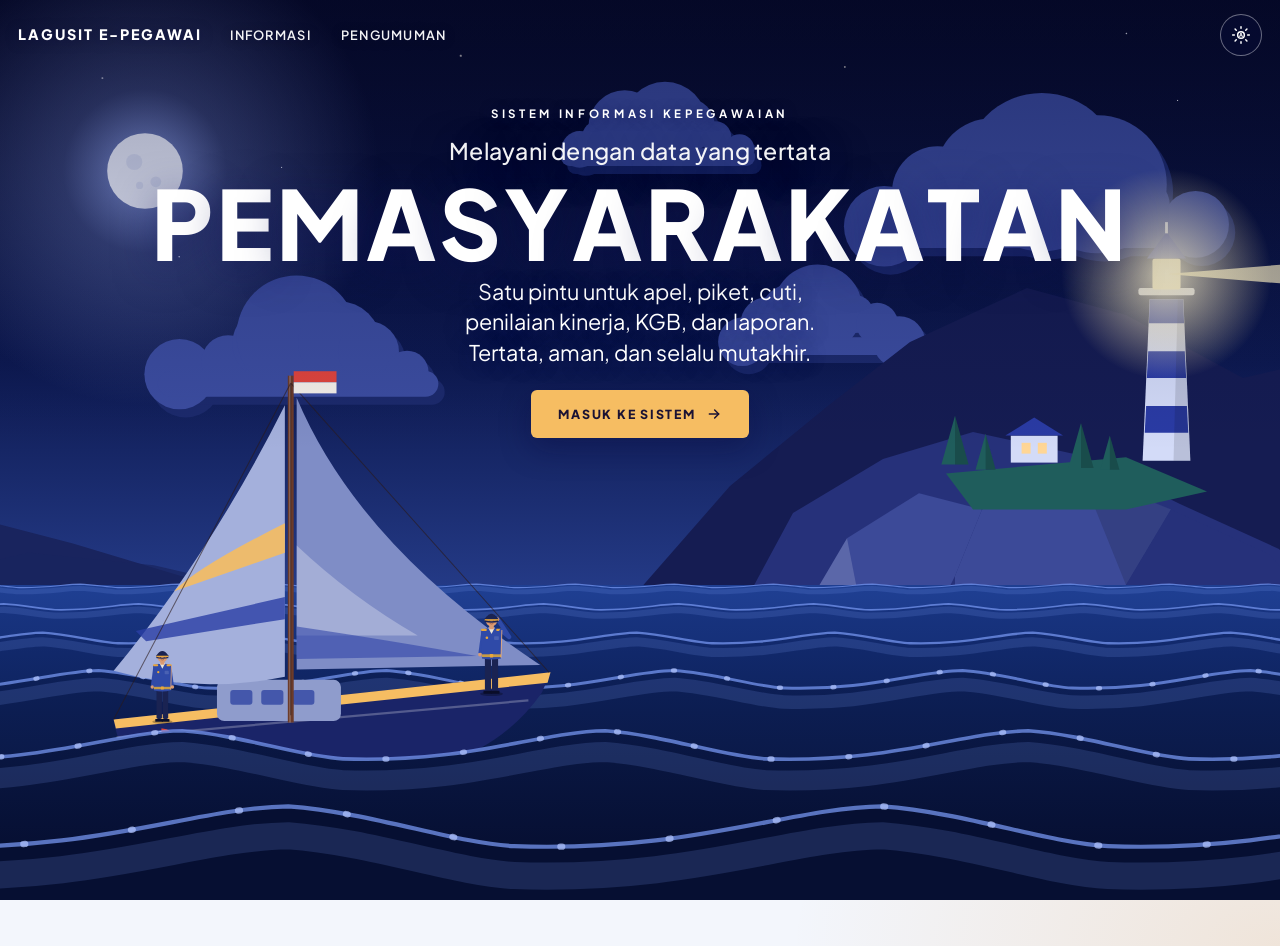
==== commit e3145364: "Layanan surat, roster piket, jadwal apel" ====
--- a/index.html
+++ b/index.html
@@ -24,7 +24,7 @@
   window.addEventListener('load', function () {
     if (typeof GAS_URL === 'undefined' || /GANTI/.test(GAS_URL)) { galat.push('Alamat server belum diisi: buka js/config.js lalu isi GAS_URL dengan URL /exec dari Apps Script.'); tampil(); }
     var h = ['start', 'navigateTo', 'call', 'muatNotif', 'bangunNav', 'renderLogin'].filter(function (n) { return typeof window[n] !== 'function'; });
-    var ada = window.MOD || [], hilang = ['Grafik', 'Loading', 'Inti', 'Apel', 'Master', 'Absen', 'Nilai', 'Kgb', 'Lapor'].filter(function (n) { return ada.indexOf(n) < 0; });
+    var ada = window.MOD || [], hilang = ['Grafik', 'Loading', 'Inti', 'Apel', 'Master', 'Absen', 'Nilai', 'Kgb', 'Kehadiran', 'Piket', 'Layanan', 'Kop', 'Surat', 'Lapor'].filter(function (n) { return ada.indexOf(n) < 0; });
     if (hilang.length) { galat.push('Berkas belum termuat: ' + hilang.map(function (n) { return 'js/' + n.toLowerCase() + '.js'; }).join(', ') + '. Tempel ulang isi berkas tersebut secara utuh lalu simpan.'); tampil(); }
     if (h.length) { galat.push('Fungsi tidak ditemukan: ' + h.join(', ') + '. Periksa folder js/: semua berkas harus ada dan utuh.'); tampil(); }
   });
@@ -71,9 +71,14 @@
 <script src="js/inti.js"></script>
 <script src="js/apel.js"></script>
 <script src="js/master.js"></script>
+<script src="js/kop.js"></script>
+<script src="js/surat.js"></script>
 <script src="js/absen.js"></script>
 <script src="js/nilai.js"></script>
 <script src="js/kgb.js"></script>
+<script src="js/kehadiran.js"></script>
+<script src="js/piket.js"></script>
+<script src="js/layanan.js"></script>
 <script src="js/lapor.js"></script>
 </body>
 </html>
--- a/css/style.css
+++ b/css/style.css
@@ -81,7 +81,7 @@
 .kal{display:grid;grid-template-columns:repeat(7,1fr);gap:4px}.kh{text-align:center;font-weight:600;font-size:12px;color:var(--muted);padding:4px 0}
 .kd{min-height:62px;border:1px solid var(--line);border-radius:10px;background:var(--card);color:var(--text);padding:4px 6px;text-align:left;display:flex;flex-direction:column;gap:4px}
 .kd:hover{border-color:var(--primer)}.kd.now b{color:var(--link)}.kd.sel{outline:2px solid var(--primer)}.kdots{display:flex;gap:3px;flex-wrap:wrap}.kdot{width:8px;height:8px;border-radius:50%;display:inline-block}
-.k-a{background:var(--gold)}.k-p{background:var(--navy)}[data-theme=dark] .k-p{background:#E2E8F0}.k-k{background:#B91C1C}.k-n{background:#1D4ED8}
+.k-a{background:var(--gold)}.k-p{background:var(--navy)}[data-theme=dark] .k-p{background:#E2E8F0}.k-k{background:#B91C1C}.k-l{background:#DC2626;box-shadow:0 0 0 2px color-mix(in srgb,#DC2626 25%,transparent)}.k-n{background:#1D4ED8}
 @media(max-width:575.98px){.kd{min-height:48px;padding:2px 4px}}
 @media print{.sidebar,.topbar,.bnav,.scrim,.no-print,.toast-container,#prog{display:none!important}.main{margin:0}.content{padding:0}body{background:#fff;color:#000}.card-x{box-shadow:none;border:0}}
 .fgrid{display:grid;grid-template-columns:repeat(auto-fill,minmax(130px,1fr));gap:10px}.ft img{width:100%;height:100px;object-fit:cover;border-radius:8px;background:var(--bg);cursor:pointer;display:block}.ft small{display:block;line-height:1.3}
@@ -382,3 +382,75 @@
 /* Responsif sentuh: tanpa jeda 300 md, tanpa kilatan sorot ketuk; kartu di luar layar tidak dihitung ulang */
 button,a,[onclick],.nav-item,.tile,label,select,input{touch-action:manipulation}
 button,a,.tile{-webkit-tap-highlight-color:transparent}
+
+/* ── Kehadiran Saya ── */
+.kh{display:flex;flex-direction:column;gap:16px}.kh>*{min-width:0}
+.kh .grid2{display:grid;grid-template-columns:repeat(2,minmax(0,1fr));gap:16px}.kh .grid4{display:grid;grid-template-columns:repeat(4,minmax(0,1fr));gap:14px}
+@media(max-width:1199.98px){.kh .grid4{grid-template-columns:repeat(2,minmax(0,1fr))}}@media(max-width:767.98px){.kh .grid2{grid-template-columns:1fr}.kh .grid4{gap:12px}}
+.kh-head{display:flex;align-items:center;gap:14px;flex-wrap:wrap}.kh-nav{display:flex;align-items:center;gap:10px}.kh-nav b{min-width:96px;text-align:center}.kh-nav button{padding:6px 11px}
+.stb{display:inline-block;padding:2px 10px;border-radius:999px;font-size:12px;font-weight:700;background:color-mix(in srgb,var(--c) 14%,transparent);color:color-mix(in srgb,var(--c) 62%,#000);border:1px solid color-mix(in srgb,var(--c) 32%,transparent)}
+[data-theme=dark] .stb{color:color-mix(in srgb,var(--c) 70%,#fff)}
+.kcal{display:grid;grid-template-columns:repeat(7,1fr);gap:4px;text-align:center}.kcal>b{font-size:11px;color:var(--muted);font-weight:700;padding-bottom:4px}
+.kd{border:1px solid var(--line);border-radius:10px;min-height:46px;padding:4px 2px;display:flex;flex-direction:column;align-items:center;gap:3px;font-size:12.5px}.kd.ini{border-color:var(--primer);box-shadow:0 0 0 1px var(--primer) inset}.kd.ada{background:color-mix(in srgb,var(--primer) 4%,transparent)}
+.kd em{display:flex;gap:3px;flex-wrap:wrap;justify-content:center;font-style:normal}.kd u{width:8px;height:8px;border-radius:50%;display:block}
+.kleg{margin-top:12px}.kleg span{display:inline-flex;align-items:center;gap:5px;margin-right:10px;font-size:12px}
+.kchips{display:flex;flex-wrap:wrap;gap:8px}.kchip{background:var(--bg);border:1px solid var(--line);border-radius:999px;padding:3px 12px;font-size:12.5px}.kchip b{margin-left:4px}
+.ket-w{display:flex;align-items:center;gap:8px;background:color-mix(in srgb,var(--gold) 12%,var(--card));font-size:13.5px}
+i.sw{display:inline-block;width:10px;height:10px;border-radius:3px;vertical-align:middle}
+.kh{text-align:left}.kh h3.jd{font-size:16px;font-weight:800;margin:0;letter-spacing:-.02em}.kh h4{text-align:left}.kh .table th,.kh .table td{text-align:left}.kh-head .grow{min-width:200px}
+
+/* ── Kop surat ── */
+.kmod{display:grid;grid-template-columns:repeat(auto-fill,minmax(150px,1fr));gap:8px}.kmod label{display:flex;align-items:center;gap:8px;border:1px solid var(--line);border-radius:12px;padding:8px 10px;font-size:13px;cursor:pointer}.kmod label.on{border-color:var(--primer);background:color-mix(in srgb,var(--primer) 8%,transparent)}
+.kbar{display:grid;grid-template-columns:1fr 64px auto auto;gap:6px;margin-bottom:6px;align-items:center}.kbar label{display:flex;align-items:center;gap:3px;font-size:12px;white-space:nowrap}
+.kpage{background:#fff;color:#000;border:1px solid var(--line);border-radius:10px;padding:22px 26px;min-height:200px}.kisi i{display:block;height:9px;background:#e5e7eb;border-radius:4px;margin:9px 0}
+@media print{.kopx{break-inside:avoid;-webkit-print-color-adjust:exact;print-color-adjust:exact}.kopx img{-webkit-print-color-adjust:exact}}
+button.kchip{cursor:pointer;font-family:inherit;color:inherit}button.kchip:hover{border-color:var(--p,#2563eb)}.kchip.on{background:var(--p,#2563eb);border-color:var(--p,#2563eb);color:#fff}.kchip b{margin-left:4px}.kchip input{margin-right:4px}
+.k-pk{background:#7c3aed}.k-pt{background:#0d9488}.kchip.lp{background:#ede9fe;border-color:#c4b5fd;color:#5b21b6}[data-theme=dark] .kchip.lp{background:#2e1065;border-color:#6d28d9;color:#ddd6fe}.tr-now>td{background:color-mix(in srgb,var(--p,#2563eb) 7%,transparent)}.pt-hari{margin-bottom:10px}.kchip a{margin-left:4px;text-decoration:none;font-weight:700}
+/* Tahap 21: editor aturan peran petugas apel */
+.ar-peran{border:1px solid var(--line);border-radius:12px;padding:12px;margin-bottom:12px}.ar-off{opacity:.65}.ar-rule{background:var(--bg);border:1px solid var(--line);border-radius:10px;padding:10px;margin-top:8px}.ar-ring{margin:10px 0 0;padding-left:18px;font-size:13px}.ar-ring li{margin-bottom:2px}
+.btn-x.danger{background:var(--danger,#dc2626);border-color:var(--danger,#dc2626)}
+#jbJ select{min-width:200px}#jbD select{min-width:170px}
+
+/* Gerbang depan = landing dalam iframe */
+#gerbang.lp{background:#0d1950}#gerbang.lp iframe{position:absolute;inset:0;width:100%;height:100%;border:0;display:block}
+
+/* ===== Pengaturan Tampilan (Master Data): sub-tab, kelompok kolom, pratinjau langsung, bar simpan ===== */
+.tpl-top{display:flex;flex-wrap:wrap;justify-content:space-between;gap:12px;align-items:flex-start;margin-bottom:14px}
+.tpl-warn{display:flex;gap:12px;align-items:flex-start;padding:12px 14px;border-radius:12px;background:color-mix(in srgb,var(--warn,#F59E0B) 16%,var(--card));border:1px solid color-mix(in srgb,var(--warn,#F59E0B) 55%,var(--line));margin-bottom:14px;font-size:14px}.tpl-warn>i{color:#B45309;font-size:18px;margin-top:2px}
+.seg{display:flex;gap:6px;overflow-x:auto;padding:2px 0 12px;scrollbar-width:thin}.seg-b{flex:0 0 auto;display:inline-flex;align-items:center;gap:8px;min-height:42px;padding:0 16px;border:1px solid var(--line);border-radius:999px;background:var(--card);color:var(--text);font:inherit;font-weight:600;cursor:pointer;transition:background .2s,border-color .2s}
+.seg-b:hover{border-color:var(--primer)}.seg-b.on{background:var(--btn);color:var(--btn-t);border-color:var(--btn)}.seg.sm{padding:0}.seg.sm .seg-b{min-height:34px;padding:0 12px;font-size:13px}
+.tpl-grid{display:grid;grid-template-columns:minmax(0,1fr);gap:18px;align-items:start}
+@media (min-width:992px){.tpl-grid{grid-template-columns:minmax(0,1.25fr) minmax(320px,.75fr)}.tpl-prev{position:sticky;top:76px}.tpl-grid.nop{grid-template-columns:minmax(0,1fr)}}
+.tpl-grid.nop .tpl-prev{display:none}
+.tpl-g{border:1px solid var(--line);border-radius:14px;padding:0 14px 14px;margin-bottom:10px;background:color-mix(in srgb,var(--card) 92%,var(--bg,#fff))}.tpl-g>summary{display:flex;align-items:center;gap:10px;min-height:48px;cursor:pointer;font-weight:700;list-style:none}.tpl-g>summary::-webkit-details-marker{display:none}.tpl-g>summary small{margin-left:auto;font-weight:500}.tpl-g>summary::after{content:"\F282";font-family:"bootstrap-icons";font-size:13px;margin-left:8px;transition:transform .2s}.tpl-g[open]>summary::after{transform:rotate(180deg)}.tpl-g>summary i{color:var(--primer)}
+.tpl-rs{border:0;background:none;color:var(--link,var(--primer));min-width:32px;min-height:28px;border-radius:8px;cursor:pointer}.tpl-rs:disabled{opacity:.3;cursor:default}.tpl-rs:not(:disabled):hover{background:color-mix(in srgb,var(--primer) 12%,transparent)}
+.tpl-ubah{border-color:var(--primer)!important;box-shadow:0 0 0 1px color-mix(in srgb,var(--primer) 40%,transparent)}
+.tpl-prev details{border:1px solid var(--line);border-radius:16px;padding:12px;background:var(--card)}.tpl-prev summary{font-weight:700;cursor:pointer;min-height:36px;display:flex;align-items:center;gap:8px}
+.tpl-pt{display:flex;flex-wrap:wrap;gap:8px;align-items:center;justify-content:space-between;margin:8px 0}.tpl-pt .form-select{width:auto;min-width:150px}
+.tpl-fr{border-radius:14px;overflow:hidden;border:1px solid var(--line);background:#0d1950;margin:0 auto}.tpl-fr{position:relative}.tpl-fr iframe{display:block;border:0;transform-origin:0 0;position:absolute;left:0;top:0}
+.tpl-fr.pc{width:100%;min-height:120px}.tpl-fr.hp{width:min(100%,250px)}
+.tpl-bar{position:sticky;bottom:0;z-index:5;display:flex;flex-wrap:wrap;gap:10px;justify-content:space-between;align-items:center;margin:16px -20px -20px;padding:12px 20px;background:var(--card);border-top:1px solid var(--line);border-radius:0 0 var(--rc) var(--rc)}
+.tpl-st{display:inline-flex;align-items:center;gap:8px;font-size:14px;color:var(--muted,#64748B)}.tpl-st i{width:10px;height:10px;border-radius:50%;background:#10B981}.tpl-st.kotor{color:var(--text);font-weight:600}.tpl-st.kotor i{background:#F59E0B;animation:tpkedip 1.4s ease-in-out infinite}@keyframes tpkedip{50%{opacity:.35}}
+@media (prefers-reduced-motion:reduce){.tpl-st.kotor i{animation:none}}
+
+.tpl-f .rowb{flex-wrap:nowrap;gap:6px}.tpl-f .lbl.grow{flex:1 1 auto;margin:0;min-width:0}.tpl-f .rowb .small{white-space:nowrap}.tpl-f .form-control{margin-top:2px}
+
+/* Roster piket (baris pegawai × kolom tanggal) dan tabel jadwal apel */
+.rk-wrap{overflow:auto;max-height:70vh;border:1px solid var(--line);border-radius:10px}
+.rk{border-collapse:separate;border-spacing:0;font-size:12px;min-width:100%}
+.rk th,.rk td{border-bottom:1px solid var(--line);border-right:1px solid var(--line);padding:3px 2px;text-align:center;background:var(--card);white-space:nowrap}
+.rk thead th{position:sticky;top:0;z-index:2;background:color-mix(in srgb,var(--primer) 7%,var(--card));font-weight:600}
+.rk-h b{display:block;line-height:1.1}.rk-h small{display:block;font-size:9px;opacity:.65;line-height:1}
+.rk-m{background:color-mix(in srgb,var(--bad) 16%,var(--card))!important;color:var(--bad)}.rk-now{outline:2px solid var(--primer);outline-offset:-2px}
+.rk-n{position:sticky;left:0;z-index:1;width:30px;min-width:30px}.rk-nm{position:sticky;left:30px;z-index:1;text-align:left!important;padding:3px 8px!important;min-width:170px;box-shadow:2px 0 0 var(--line)}
+.rk thead .rk-n,.rk thead .rk-nm{z-index:3}
+.rk-x{min-width:28px;width:28px}.rk-b{all:unset;display:block;width:100%;min-height:24px;line-height:24px;cursor:pointer;text-align:center;color:var(--muted)}.rk-b:hover,.rk-b:focus-visible{background:var(--primer-t);outline:2px solid var(--primer);outline-offset:-2px}
+.rk-c{display:inline-block;min-width:20px;border-radius:6px;padding:1px 3px;color:#fff;background:#4f46e5}.rk-c.rk-p{background:#d97706}.rk-c.rk-s{background:#0d9488}
+.rk-l{color:#7c3aed;font-weight:600;opacity:.75}.rk-g td{background:color-mix(in srgb,var(--primer) 7%,var(--card));text-align:left;padding:6px 8px;position:static}
+.rk-ctl{margin-left:6px;white-space:nowrap}.rk-ctl a{margin-left:4px;text-decoration:none;color:var(--muted)}
+.pt-grid th{white-space:nowrap}.pt-grid .pt-c{min-width:150px}.pt-grid select{min-width:140px}
+@media(max-width:600px){.rk-nm{min-width:120px}.pt-grid .pt-c{min-width:130px}}
+
+/* Layanan Surat */
+.ly-grid{display:grid;grid-template-columns:repeat(auto-fill,minmax(250px,1fr));gap:10px}.ly-k{display:flex;align-items:center;gap:12px;text-align:left;padding:14px;border:1px solid var(--line);border-radius:14px;background:var(--card);color:var(--text);font:inherit;cursor:pointer;min-height:64px}.ly-k:hover{border-color:var(--primer)}.ly-k i{font-size:22px;color:var(--primer)}.ly-k b{display:block}.ly-k small{display:block;color:var(--muted)}
+.ly-kertas{background:#fff;color:#000;border:1px solid var(--line);border-radius:8px;padding:22px 26px;max-height:560px;overflow:auto;box-shadow:inset 0 0 0 1px rgba(0,0,0,.03)}
